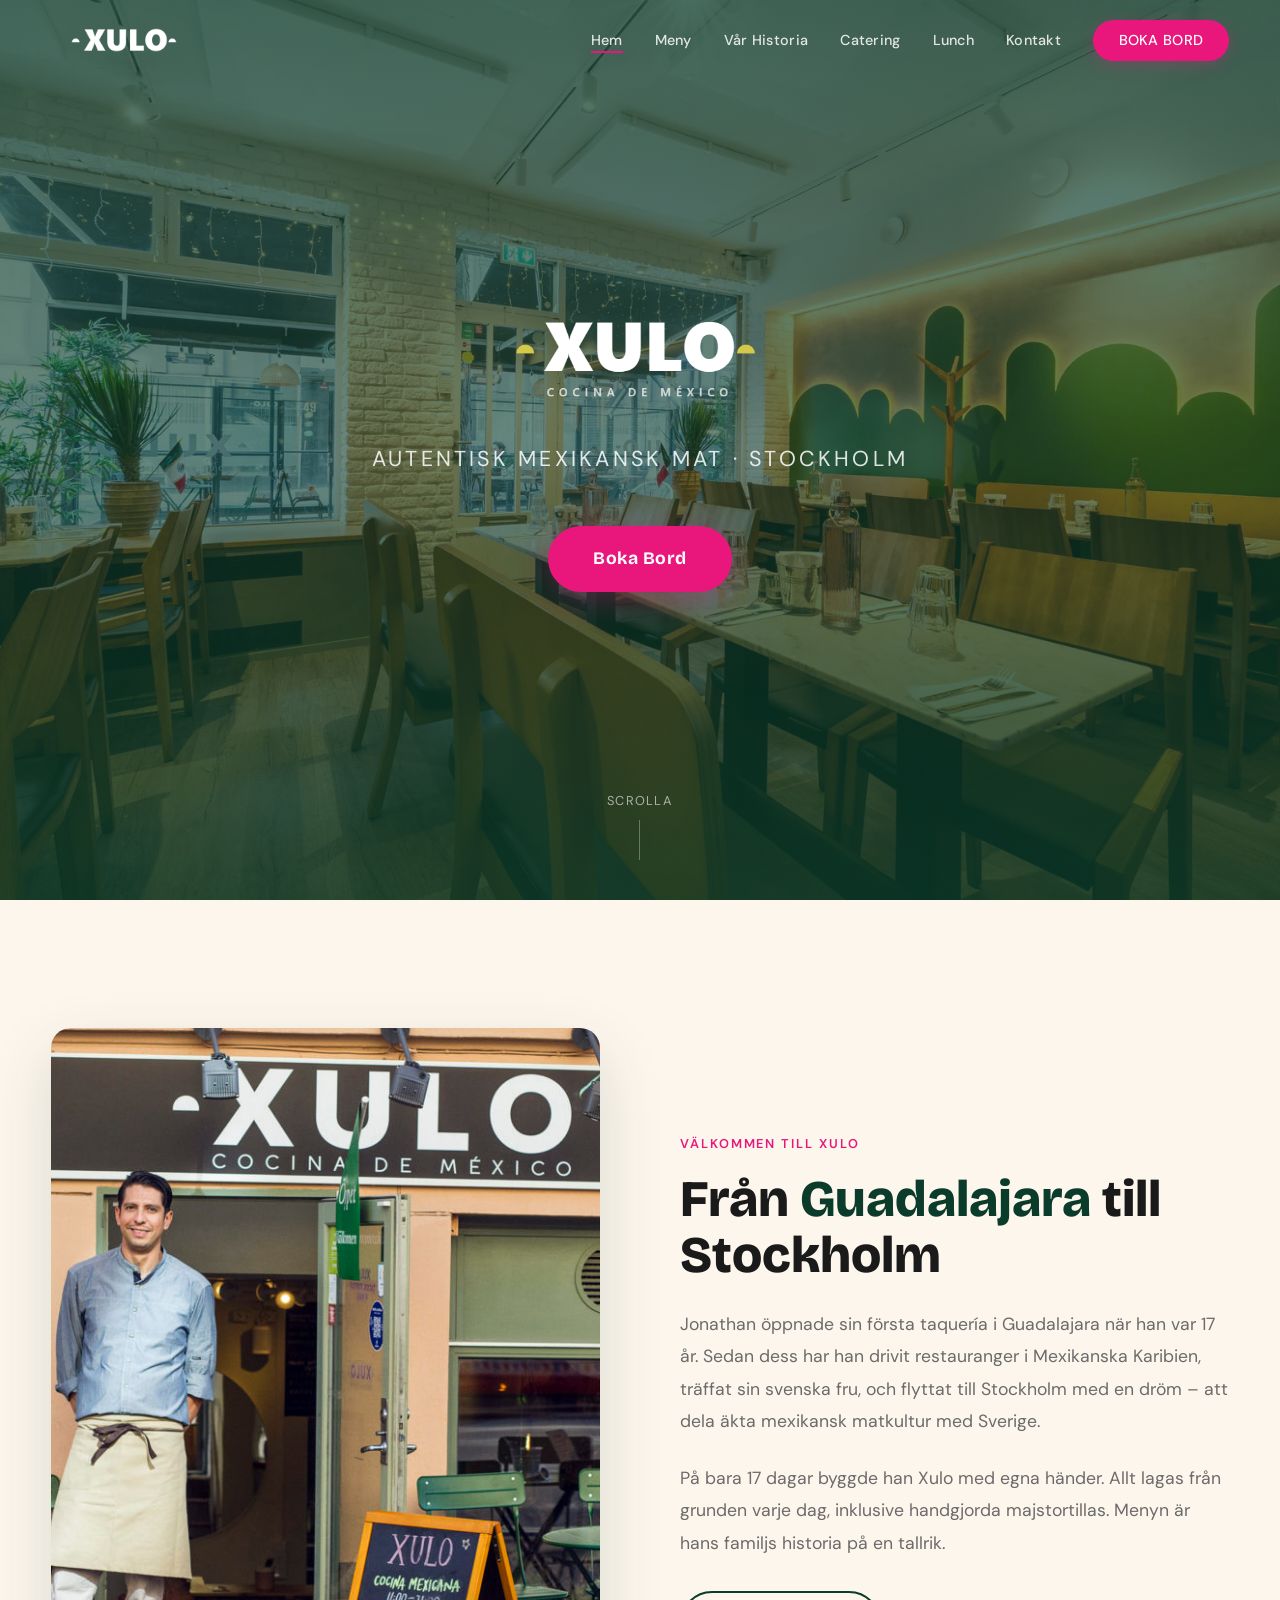
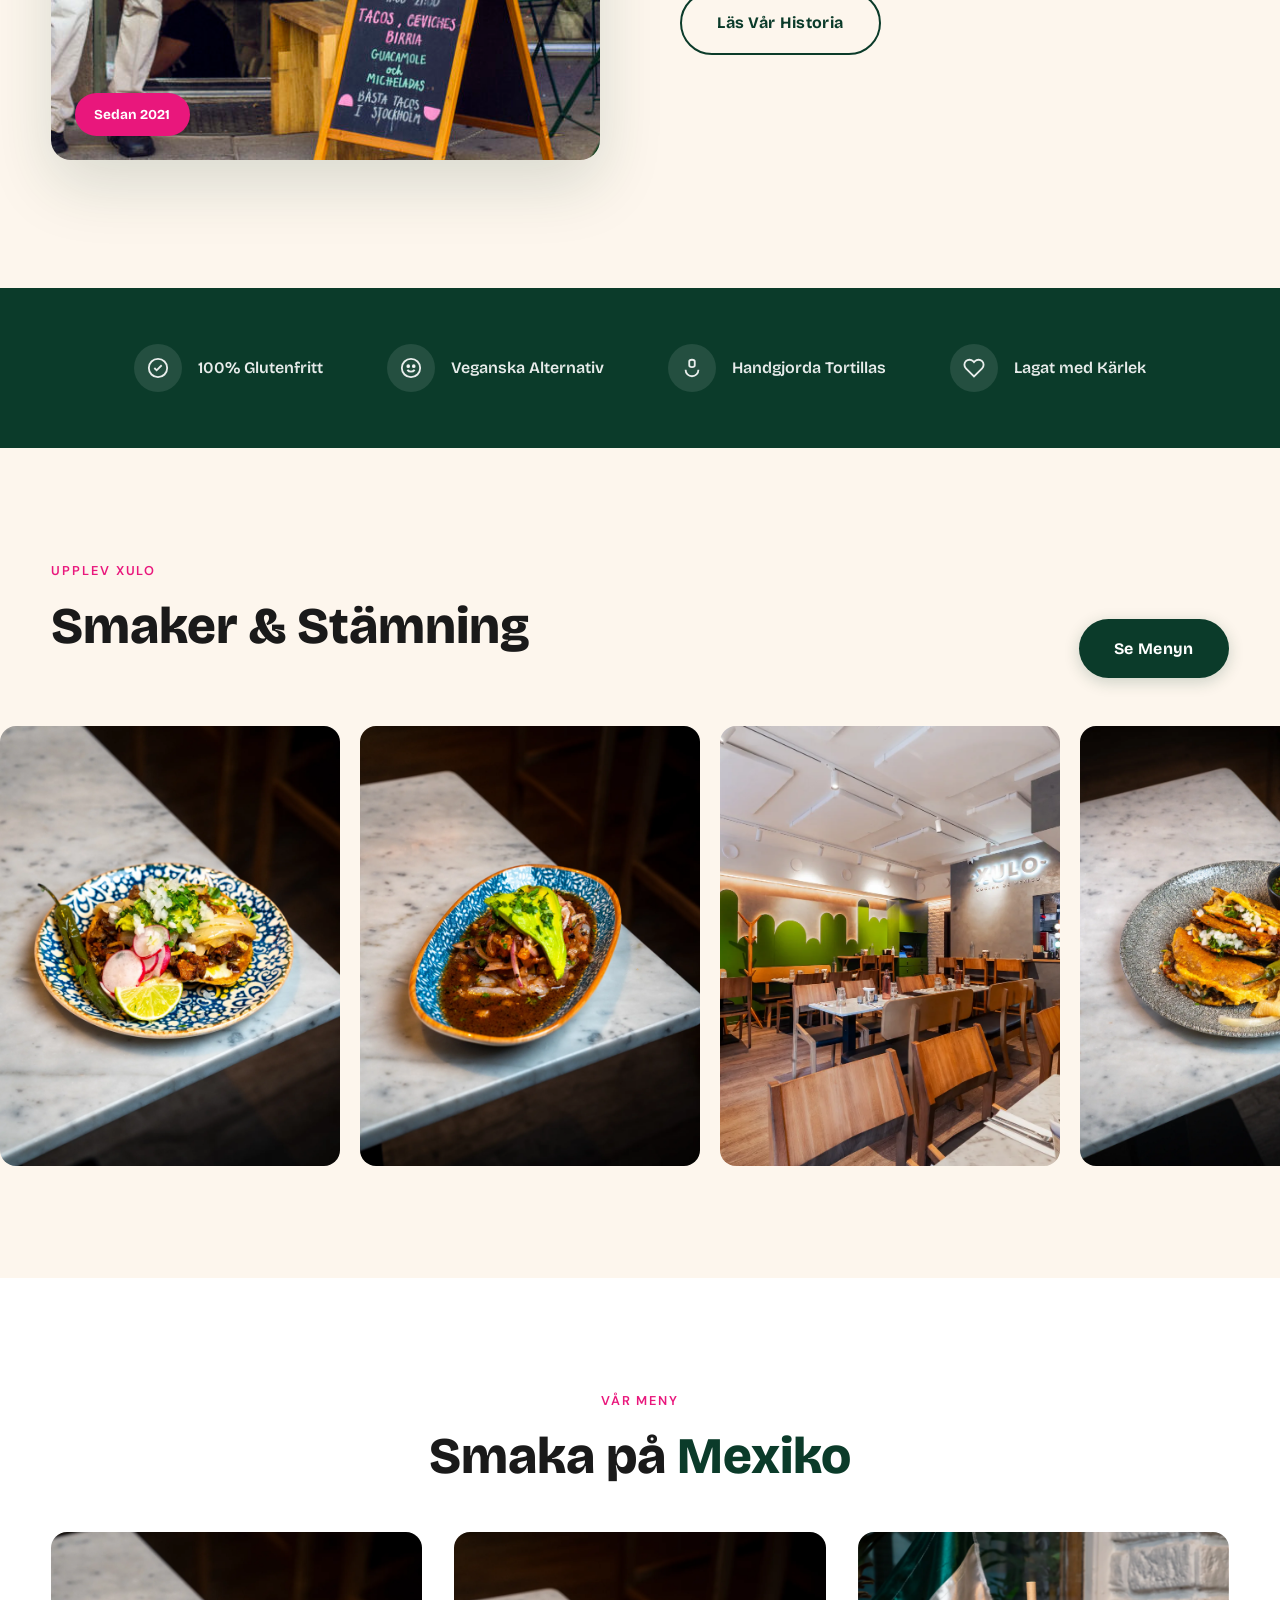
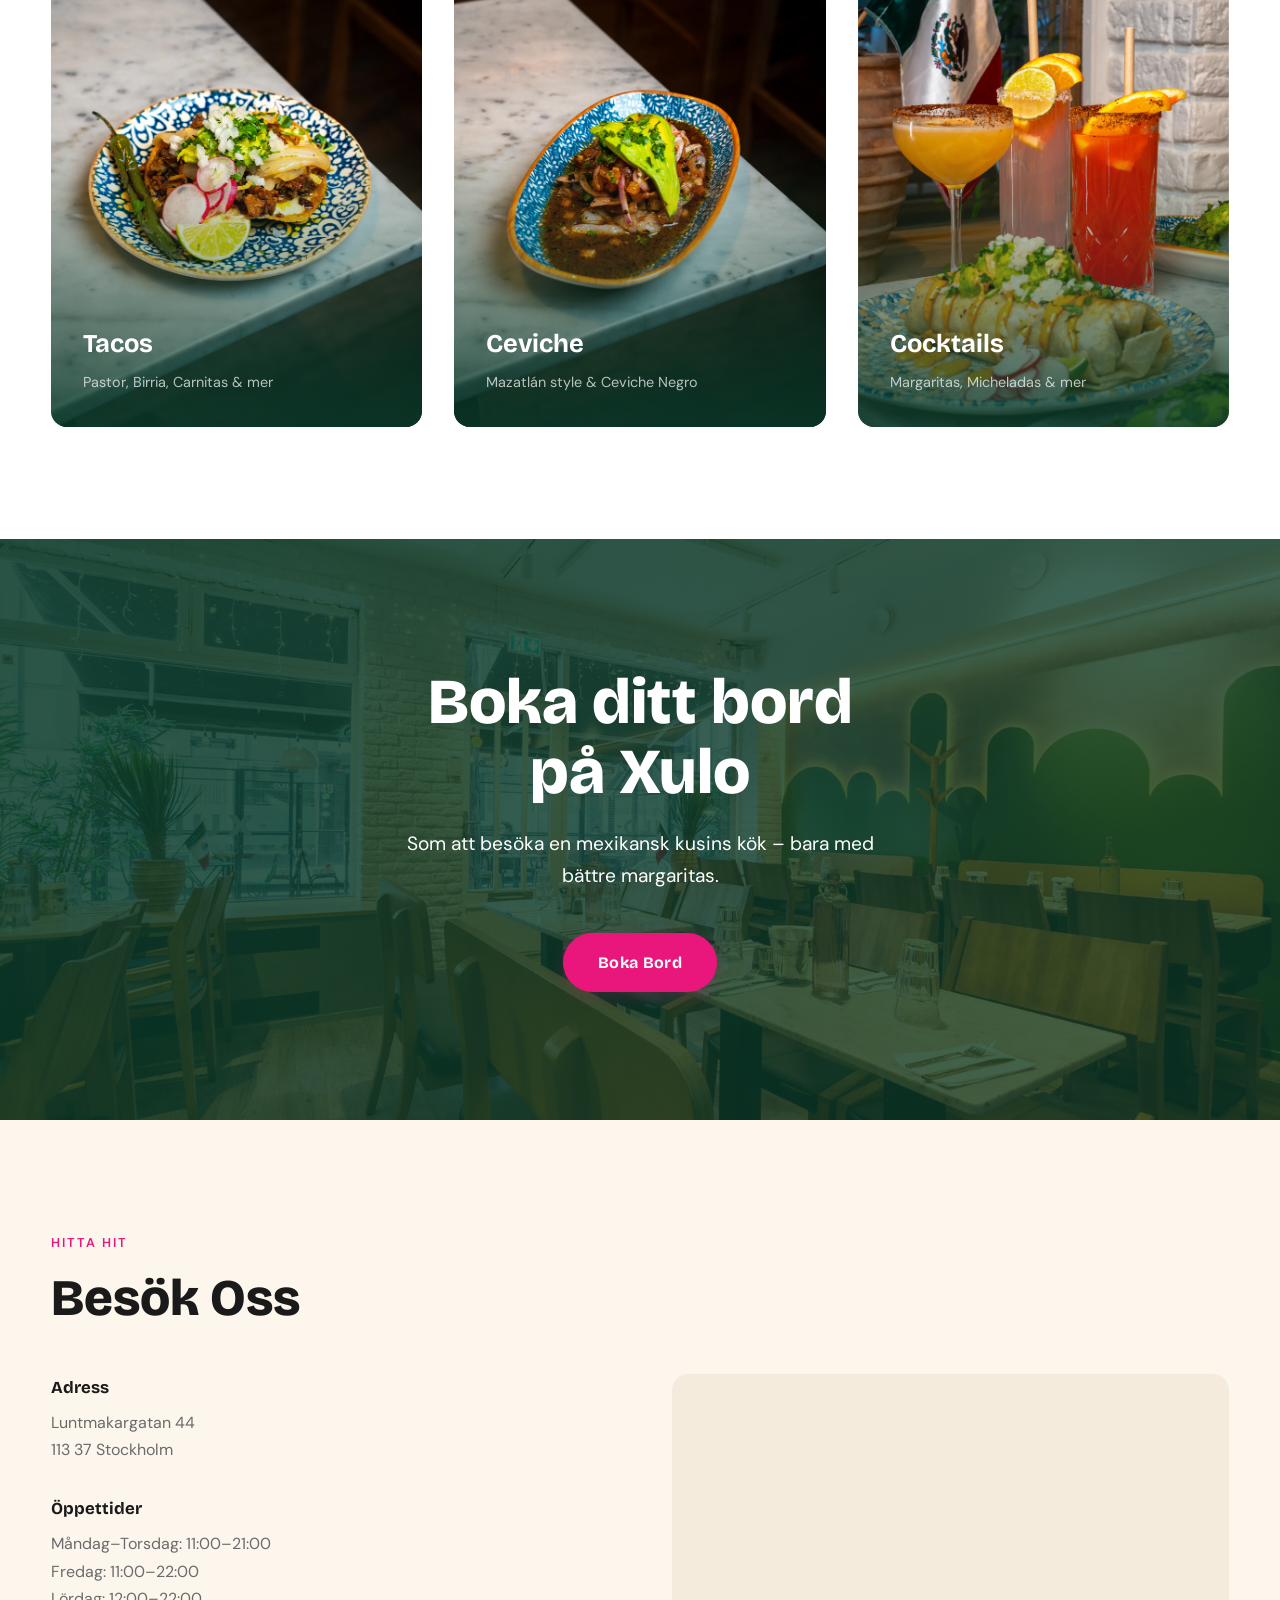
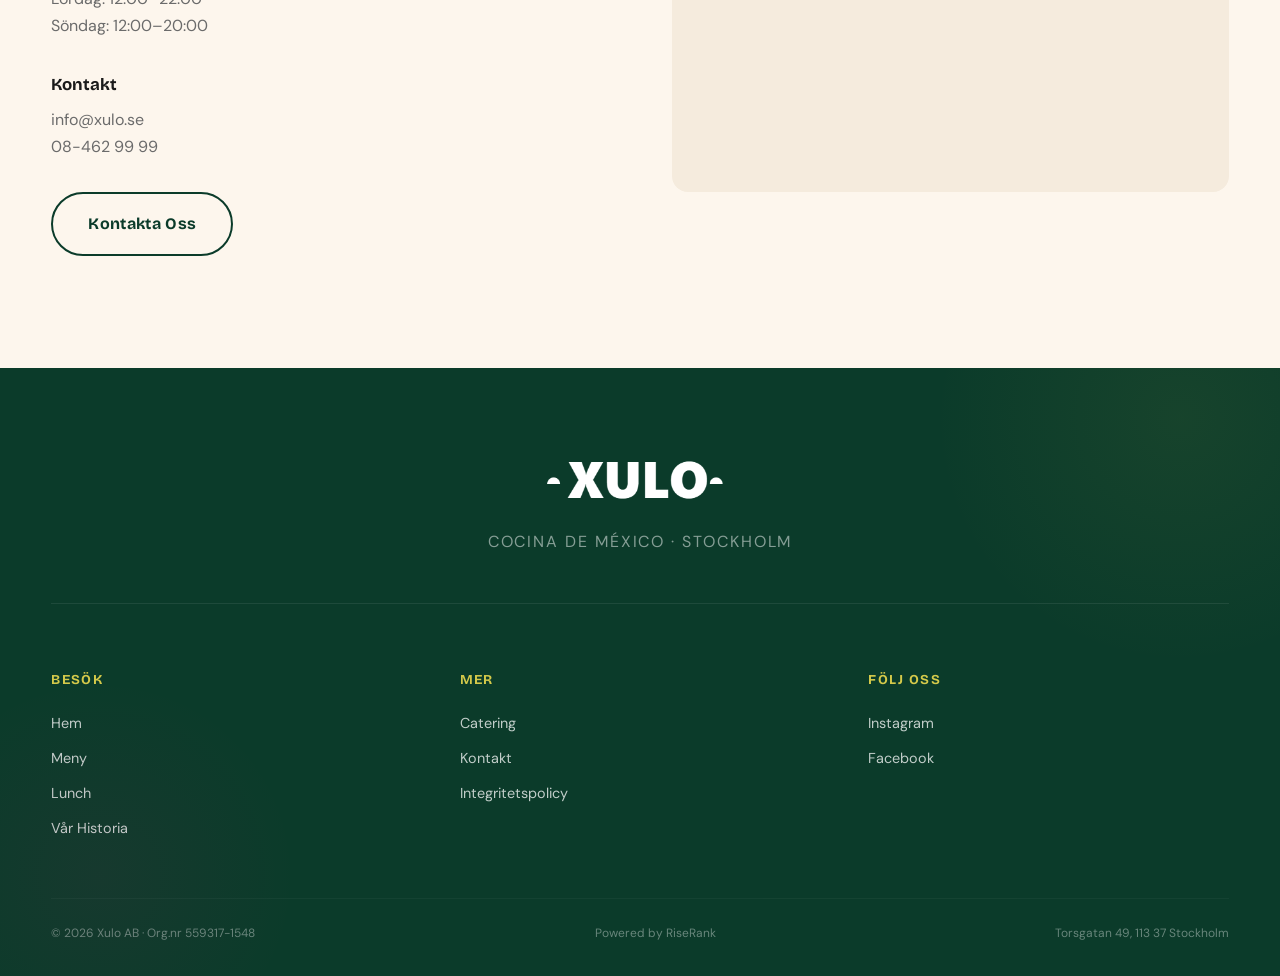
==== hem-standalone.html @ 5100b837 "Initial commit" ====
<!DOCTYPE html>
<html lang="sv">
<head>
  <meta charset="UTF-8">
  <meta name="viewport" content="width=device-width, initial-scale=1.0">
  <title>Xulo – Mexikansk Restaurang & Bar i Stockholm</title>
  <meta name="description" content="Autentisk mexikansk mat i Stockholm. Handgjorda tortillas, ceviche, birria tacos & margaritas. Glutenfritt, veganskt. Luntmakargatan 44.">
  <link rel="stylesheet" href="styles.css">
  <style>
    /* Force all reveal elements visible in standalone */
    .reveal { opacity: 1 !important; transform: none !important; }
    /* Disable parallax in standalone */
    [data-parallax] { transform: none !important; }
  </style>
  <script>
    // Ensure nav scroll behavior works after bundle unpacking
    window.addEventListener('load', function() {
      var nav = document.querySelector('.site-nav');
      if (!nav) return;
      function updateNav() {
        if (window.scrollY < 60) {
          nav.classList.add('nav--top');
          nav.classList.remove('nav--scrolled');
        } else {
          nav.classList.remove('nav--top');
          nav.classList.add('nav--scrolled');
        }
      }
      updateNav();
      window.addEventListener('scroll', updateNav, { passive: true });
    });
  </script>
  <style>
    /* ---- HOME-SPECIFIC ---- */

    /* Story section */
    .story { padding: 8rem 0; }
    .story-grid {
      display: grid;
      grid-template-columns: 1fr 1fr;
      gap: 5rem;
      align-items: center;
    }
    .story-img-wrap {
      position: relative;
      border-radius: 20px;
      overflow: hidden;
      box-shadow: 0 24px 64px rgba(11,59,42,0.15);
    }
    .story-img-wrap img {
      width: 100%; aspect-ratio: 3/4;
      object-fit: cover; object-position: top;
    }
    .story-img-badge {
      position: absolute;
      bottom: 1.5rem; left: 1.5rem;
      background: var(--magenta);
      color: #fff;
      font-family: var(--font-display);
      font-weight: 700;
      font-size: 0.85rem;
      padding: 0.6rem 1.2rem;
      border-radius: 100px;
    }
    .story-text p {
      font-size: 1.1rem;
      color: var(--gray);
      margin-bottom: 1.5rem;
      line-height: 1.85;
    }
    .story-text p:last-of-type { margin-bottom: 2rem; }

    /* Features strip */
    .features {
      background: var(--green);
      padding: 3.5rem 0;
    }
    .features-row {
      display: flex;
      justify-content: center;
      gap: clamp(2rem, 5vw, 5rem);
      flex-wrap: wrap;
    }
    .feature-item {
      display: flex;
      align-items: center;
      gap: 1rem;
      color: rgba(255,255,255,0.9);
    }
    .feature-icon {
      width: 48px; height: 48px;
      border-radius: 50%;
      background: rgba(255,255,255,0.1);
      display: flex;
      align-items: center;
      justify-content: center;
      flex-shrink: 0;
    }
    .feature-icon svg { width: 22px; height: 22px; }
    .feature-text {
      font-family: var(--font-display);
      font-size: 1rem;
      font-weight: 600;
    }

    /* Gallery */
    .gallery { padding: 7rem 0 6rem; }
    .gallery-header {
      display: flex;
      justify-content: space-between;
      align-items: flex-end;
      margin-bottom: 3rem;
      padding: 0 clamp(1.5rem, 4vw, 4rem);
    }

    /* Menu preview */
    .menu-preview { padding: 7rem 0; background: #fff; }
    .menu-grid {
      display: grid;
      grid-template-columns: repeat(3, 1fr);
      gap: 2rem;
      margin-top: 3rem;
    }
    .menu-card {
      position: relative;
      border-radius: 16px;
      overflow: hidden;
      aspect-ratio: 3/4;
      cursor: pointer;
    }
    .menu-card img {
      width: 100%; height: 100%;
      object-fit: cover;
      transition: transform 0.6s var(--ease-out);
    }
    .menu-card:hover img { transform: scale(1.06); }
    .menu-card-overlay {
      position: absolute;
      inset: 0;
      background: linear-gradient(to top, rgba(11,59,42,0.85) 0%, transparent 60%);
      display: flex;
      flex-direction: column;
      justify-content: flex-end;
      padding: 2rem;
    }
    .menu-card-overlay h3 {
      font-family: var(--font-display);
      font-size: 1.6rem;
      font-weight: 700;
      color: #fff;
      margin-bottom: 0.3rem;
    }
    .menu-card-overlay span {
      font-size: 0.9rem;
      color: rgba(255,255,255,0.7);
    }

    /* CTA band */
    .cta-band {
      position: relative;
      padding: 8rem 0;
      text-align: center;
      overflow: hidden;
    }
    .cta-band-bg {
      position: absolute;
      inset: 0;
    }
    .cta-band-bg img {
      width: 100%; height: 100%;
      object-fit: cover;
    }
    .cta-band-bg::after {
      content: '';
      position: absolute;
      inset: 0;
      background: linear-gradient(135deg, rgba(11,59,42,0.88), rgba(11,59,42,0.75));
    }
    .cta-band-content {
      position: relative; z-index: 2;
      color: #fff;
    }
    .cta-band-content h2 {
      font-family: var(--font-display);
      font-size: clamp(2.5rem, 5vw, 4rem);
      font-weight: 800;
      margin-bottom: 1.25rem;
      line-height: 1.1;
    }
    .cta-band-content p {
      font-size: 1.2rem;
      opacity: 0.85;
      margin-bottom: 2.5rem;
      max-width: 500px;
      margin-left: auto;
      margin-right: auto;
    }

    /* Contact preview */
    .contact-preview { padding: 7rem 0; }
    .contact-grid {
      display: grid;
      grid-template-columns: 1fr 1fr;
      gap: 4rem;
      align-items: start;
      margin-top: 3rem;
    }
    .contact-details { display: flex; flex-direction: column; gap: 2rem; }
    .contact-item h4 {
      font-family: var(--font-display);
      font-weight: 700;
      font-size: 1.05rem;
      color: var(--dark);
      margin-bottom: 0.4rem;
    }
    .contact-item p {
      font-size: 1rem;
      color: var(--gray);
      line-height: 1.7;
    }
    .contact-map {
      width: 100%;
      aspect-ratio: 4/3;
      border-radius: 16px;
      overflow: hidden;
      background: var(--cream-dark);
      border: 0;
    }

    @media (max-width: 900px) {
      .story-grid { grid-template-columns: 1fr; gap: 3rem; }
      .story-img-wrap img { aspect-ratio: 3/4; }
      .menu-grid { grid-template-columns: 1fr; max-width: 400px; margin-left: auto; margin-right: auto; }
      .contact-grid { grid-template-columns: 1fr; }
    }
  </style>
</head>
<template id="__bundler_thumbnail" data-bg-color="#0B3B2A">
  <svg viewBox="0 0 1200 800" xmlns="http://www.w3.org/2000/svg">
    <rect width="1200" height="800" fill="#0B3B2A"/>
    <text x="600" y="380" text-anchor="middle" font-family="Georgia, serif" font-size="160" font-weight="bold" fill="#E91E8C" letter-spacing="0.05em">-XULO-</text>
    <text x="600" y="460" text-anchor="middle" font-family="Georgia, serif" font-size="36" fill="#FFF8F0" letter-spacing="0.2em">COCINA DE MÉXICO</text>
  </svg>
</template>
<body>

<!-- Navigation -->
<nav class="site-nav nav--top">
  <div class="nav-inner">
    <a href="hem.html"><img src="img/xulo-logo-dark.png" alt="Xulo" class="nav-logo-img"></a>
    <ul class="nav-links">
      <li><a href="hem.html" class="active">Hem</a></li>
      <li><a href="meny.html">Meny</a></li>
      <li><a href="var-historia.html">Vår Historia</a></li>
      <li><a href="catering.html">Catering</a></li>
      <li><a href="lunch.html">Lunch</a></li>
      <li><a href="kontakt.html">Kontakt</a></li>
      <li><a href="#" class="nav-cta">BOKA BORD</a></li>
    </ul>
    <button class="nav-toggle" aria-label="Meny">
      <span></span><span></span><span></span>
    </button>
  </div>
</nav>

<!-- Mobile Menu -->
<div class="mobile-menu">
  <button class="mobile-close" aria-label="Stäng">&times;</button>
  <a href="hem.html">Hem</a>
  <a href="meny.html">Meny</a>
  <a href="var-historia.html">Vår Historia</a>
  <a href="catering.html">Catering</a>
  <a href="lunch.html">Lunch</a>
  <a href="kontakt.html">Kontakt</a>
  <a href="#" class="btn btn--magenta" style="margin-top:1rem">Boka Bord</a>
</div>

<!-- Hero -->
<section class="hero">
  <div class="hero-bg">
    <img src="img/interior-warm-window.webp" alt="Xulo restaurang interiör">
    <div class="hero-overlay"></div>
  </div>
  <div class="hero-content">
    <img src="img/xulo-hero-logo.png" alt="Xulo – Cocina de México" class="hero-logo">
    <p class="hero-tagline">Autentisk Mexikansk Mat · Stockholm</p>
    <a href="#" class="hero-cta">Boka Bord</a>
  </div>
  <div class="hero-scroll">
    <span>Scrolla</span>
    <div class="hero-scroll-line"></div>
  </div>
</section>

<!-- Story -->
<section class="story">
  <div class="container">
    <div class="story-grid">
      <div class="story-img-wrap reveal">
        <img src="img/jonathan-exterior.jpg" alt="Jonathan, grundare av Xulo" data-parallax="0.04">
        <div class="story-img-badge">Sedan 2021</div>
      </div>
      <div class="story-text">
        <div class="section-label reveal">Välkommen till Xulo</div>
        <h2 class="section-title reveal reveal-delay-1">Från <em>Guadalajara</em> till Stockholm</h2>
        <p class="reveal reveal-delay-2">Jonathan öppnade sin första taquería i Guadalajara när han var 17 år. Sedan dess har han drivit restauranger i Mexikanska Karibien, träffat sin svenska fru, och flyttat till Stockholm med en dröm – att dela äkta mexikansk matkultur med Sverige.</p>
        <p class="reveal reveal-delay-2">På bara 17 dagar byggde han Xulo med egna händer. Allt lagas från grunden varje dag, inklusive handgjorda majstortillas. Menyn är hans familjs historia på en tallrik.</p>
        <a href="var-historia.html" class="btn btn--outline reveal reveal-delay-3">Läs Vår Historia</a>
      </div>
    </div>
  </div>
</section>

<!-- Features Strip -->
<section class="features">
  <div class="container">
    <div class="features-row">
      <div class="feature-item">
        <div class="feature-icon">
          <svg viewBox="0 0 24 24" fill="none" stroke="currentColor" stroke-width="2"><circle cx="12" cy="12" r="10"/><path d="M8 12l2.5 2.5L16 9"/></svg>
        </div>
        <span class="feature-text">100% Glutenfritt</span>
      </div>
      <div class="feature-item">
        <div class="feature-icon">
          <svg viewBox="0 0 24 24" fill="none" stroke="currentColor" stroke-width="2"><path d="M12 2C6.48 2 2 6.48 2 12s4.48 10 10 10 10-4.48 10-10S17.52 2 12 2z"/><path d="M8 14s1.5 2 4 2 4-2 4-2"/><circle cx="9" cy="10" r="1" fill="currentColor"/><circle cx="15" cy="10" r="1" fill="currentColor"/></svg>
        </div>
        <span class="feature-text">Veganska Alternativ</span>
      </div>
      <div class="feature-item">
        <div class="feature-icon">
          <svg viewBox="0 0 24 24" fill="none" stroke="currentColor" stroke-width="2"><path d="M12 3c-1.5 0-3 .5-3 2v4c0 1.5 1.5 2 3 2s3-.5 3-2V5c0-1.5-1.5-2-3-2z"/><path d="M19 14c0 3.87-3.13 7-7 7s-7-3.13-7-7"/></svg>
        </div>
        <span class="feature-text">Handgjorda Tortillas</span>
      </div>
      <div class="feature-item">
        <div class="feature-icon">
          <svg viewBox="0 0 24 24" fill="none" stroke="currentColor" stroke-width="2"><path d="M20.84 4.61a5.5 5.5 0 0 0-7.78 0L12 5.67l-1.06-1.06a5.5 5.5 0 0 0-7.78 7.78l1.06 1.06L12 21.23l7.78-7.78 1.06-1.06a5.5 5.5 0 0 0 0-7.78z"/></svg>
        </div>
        <span class="feature-text">Lagat med Kärlek</span>
      </div>
    </div>
  </div>
</section>

<!-- Gallery -->
<section class="gallery">
  <div class="gallery-header">
    <div>
      <div class="section-label reveal">Upplev Xulo</div>
      <h2 class="section-title reveal reveal-delay-1">Smaker & Stämning</h2>
    </div>
    <a href="meny.html" class="btn btn--green reveal">Se Menyn</a>
  </div>
  <div class="gallery-track">
    <div class="gallery-card"><img src="img/tacos-blue-plate.webp" alt="Tacos"></div>
    <div class="gallery-card"><img src="img/ceviche-blue-bowl.webp" alt="Ceviche"></div>
    <div class="gallery-card"><img src="img/interior-mural-bar.webp" alt="Interiör"></div>
    <div class="gallery-card"><img src="img/birria-quesadillas-moody.webp" alt="Birria Quesadillas"></div>
    <div class="gallery-card"><img src="img/burrito-cocktails-fiesta.webp" alt="Cocktails & Burrito"></div>
    <div class="gallery-card"><img src="img/interior-warm-window.webp" alt="Matsal"></div>
  </div>
</section>

<!-- Menu Preview -->
<section class="menu-preview">
  <div class="container">
    <div style="text-align:center">
      <div class="section-label reveal">Vår Meny</div>
      <h2 class="section-title reveal reveal-delay-1">Smaka på <em>Mexiko</em></h2>
    </div>
    <div class="menu-grid">
      <a href="meny.html" class="menu-card reveal">
        <img src="img/tacos-blue-plate.webp" alt="Tacos">
        <div class="menu-card-overlay">
          <h3>Tacos</h3>
          <span>Pastor, Birria, Carnitas & mer</span>
        </div>
      </a>
      <a href="meny.html" class="menu-card reveal reveal-delay-1">
        <img src="img/ceviche-blue-bowl.webp" alt="Ceviche">
        <div class="menu-card-overlay">
          <h3>Ceviche</h3>
          <span>Mazatlán style & Ceviche Negro</span>
        </div>
      </a>
      <a href="meny.html" class="menu-card reveal reveal-delay-2">
        <img src="img/burrito-cocktails-fiesta.webp" alt="Cocktails">
        <div class="menu-card-overlay">
          <h3>Cocktails</h3>
          <span>Margaritas, Micheladas & mer</span>
        </div>
      </a>
    </div>
  </div>
</section>

<!-- CTA Band -->
<section class="cta-band">
  <div class="cta-band-bg">
    <img src="img/interior-warm-window.webp" alt="">
    <div></div>
  </div>
  <div class="cta-band-content container">
    <h2 class="reveal">Boka ditt bord<br>på Xulo</h2>
    <p class="reveal reveal-delay-1">Som att besöka en mexikansk kusins kök – bara med bättre margaritas.</p>
    <a href="#" class="btn btn--magenta reveal reveal-delay-2">Boka Bord</a>
  </div>
</section>

<!-- Contact Preview -->
<section class="contact-preview">
  <div class="container">
    <div class="section-label reveal">Hitta Hit</div>
    <h2 class="section-title reveal reveal-delay-1">Besök Oss</h2>
    <div class="contact-grid">
      <div class="contact-details reveal reveal-delay-2">
        <div class="contact-item">
          <h4>Adress</h4>
          <p>Luntmakargatan 44<br>113 37 Stockholm</p>
        </div>
        <div class="contact-item">
          <h4>Öppettider</h4>
          <p>Måndag–Torsdag: 11:00–21:00<br>Fredag: 11:00–22:00<br>Lördag: 12:00–22:00<br>Söndag: 12:00–20:00</p>
        </div>
        <div class="contact-item">
          <h4>Kontakt</h4>
          <p>info@xulo.se<br>08-462 99 99</p>
        </div>
        <a href="kontakt.html" class="btn btn--outline" style="align-self:start">Kontakta Oss</a>
      </div>
      <iframe class="contact-map reveal reveal-delay-3" src="https://www.google.com/maps/embed?pb=!1m18!1m12!1m3!1d2034.5!2d18.0585!3d59.3395!2m3!1f0!2f0!3f0!3m2!1i1024!2i768!4f13.1!3m3!1m2!1s0x465f9d5d5e2e6b5d%3A0x0!2sLuntmakargatan%2044%2C%20113%2037%20Stockholm!5e0!3m2!1ssv!2sse!4v1" allowfullscreen loading="lazy"></iframe>
    </div>
  </div>
</section>

<!-- Footer -->
<footer class="site-footer">
  <div class="container">
    <div class="footer-top">
      <img src="img/xulo-logo-dark.png" alt="Xulo" class="footer-brand-logo">
      <div class="footer-tagline">Cocina de México · Stockholm</div>
    </div>
    <div class="footer-grid">
      <div class="footer-col"><h4>Besök</h4><a href="hem.html">Hem</a><a href="meny.html">Meny</a><a href="lunch.html">Lunch</a><a href="var-historia.html">Vår Historia</a></div>
      <div class="footer-col"><h4>Mer</h4><a href="catering.html">Catering</a><a href="kontakt.html">Kontakt</a><a href="#">Integritetspolicy</a></div>
      <div class="footer-col"><h4>Följ Oss</h4><a href="#">Instagram</a><a href="#">Facebook</a></div>
    </div>
    <div class="footer-bottom">
      <span>&copy; <span class="footer-year">2026</span> Xulo AB · Org.nr 559317-1548</span>
      <span>Powered by RiseRank</span>
      <span>Torsgatan 49, 113 37 Stockholm</span>
    </div>
  </div>
</footer>

<script src="shared.js"></script>
</body>
</html>
---- styles.css ----
/* ========================================
   XULO — Cocina de México
   Shared Design System
   ======================================== */

@import url('https://fonts.googleapis.com/css2?family=Bricolage+Grotesque:opsz,wght@12..96,400;12..96,600;12..96,700;12..96,800&family=DM+Sans:ital,opsz,wght@0,9..40,400;0,9..40,500;0,9..40,600;1,9..40,400&display=swap');

:root {
  --green: #0B3B2A;
  --green-light: #14523C;
  --magenta: #E9177C;
  --magenta-dark: #C81068;
  --yellow: #D4C94A;
  --cream: #FDF6ED;
  --cream-dark: #F5EBDD;
  --dark: #1A1A1A;
  --gray: #6B6B6B;
  --gray-light: #A0A0A0;
  --white: #FFFFFF;
  --font-display: 'Bricolage Grotesque', sans-serif;
  --font-body: 'DM Sans', sans-serif;
  --nav-height: 80px;
  --max-width: 1280px;
  --ease-out: cubic-bezier(0.16, 1, 0.3, 1);
}

*, *::before, *::after {
  margin: 0;
  padding: 0;
  box-sizing: border-box;
}

html {
  scroll-behavior: smooth;
  -webkit-font-smoothing: antialiased;
}

body {
  font-family: var(--font-body);
  background: var(--cream);
  color: var(--dark);
  line-height: 1.7;
  overflow-x: hidden;
}

img { display: block; max-width: 100%; }
a { text-decoration: none; color: inherit; }
ul { list-style: none; }

.container {
  max-width: var(--max-width);
  margin: 0 auto;
  padding: 0 clamp(1.5rem, 4vw, 4rem);
}

/* ---- NAVIGATION ---- */
.site-nav {
  position: fixed;
  top: 0; left: 0; right: 0;
  height: var(--nav-height);
  z-index: 1000;
  transition: background 0.4s, box-shadow 0.4s;
}

.site-nav.nav--top {
  background: transparent;
}

.site-nav.nav--scrolled {
  background: rgba(253, 246, 237, 0.97);
  backdrop-filter: blur(16px);
  box-shadow: 0 1px 0 rgba(0,0,0,0.06);
}

.nav-inner {
  max-width: var(--max-width);
  margin: 0 auto;
  padding: 0 clamp(1.5rem, 4vw, 4rem);
  height: 100%;
  display: flex;
  align-items: center;
  justify-content: space-between;
}

.nav-logo-img {
  height: 38px;
  width: auto;
  transition: filter 0.4s;
}

.nav--top .nav-logo-img {
  filter: brightness(0) invert(1);
}

.nav-links {
  display: flex;
  gap: 2rem;
  align-items: center;
}

.nav-links a {
  font-family: var(--font-body);
  font-size: 0.9rem;
  font-weight: 500;
  letter-spacing: 0.02em;
  transition: color 0.25s;
  position: relative;
}

.nav--top .nav-links a { color: rgba(255,255,255,0.85); }
.nav--top .nav-links a:hover { color: #fff; }
.nav--scrolled .nav-links a { color: var(--dark); }
.nav--scrolled .nav-links a:hover { color: var(--magenta); }

.nav-links a::after {
  content: '';
  position: absolute;
  bottom: -4px; left: 0;
  width: 0; height: 2px;
  background: var(--magenta);
  transition: width 0.3s var(--ease-out);
}

.nav-links a:hover::after,
.nav-links a.active::after {
  width: 100%;
}

.nav-cta {
  background: var(--magenta);
  color: #fff !important;
  padding: 0.7rem 1.6rem;
  border-radius: 100px;
  font-weight: 600;
  font-size: 0.85rem;
  letter-spacing: 0.04em;
  transition: all 0.3s var(--ease-out);
  box-shadow: 0 4px 16px rgba(233,23,124,0.25);
}

.nav-cta:hover {
  background: var(--magenta-dark);
  transform: translateY(-2px);
  box-shadow: 0 6px 24px rgba(233,23,124,0.35);
}

.nav-cta::after { display: none !important; }

/* Mobile nav toggle */
.nav-toggle {
  display: none;
  flex-direction: column;
  gap: 5px;
  cursor: pointer;
  background: none;
  border: none;
  padding: 4px;
}

.nav-toggle span {
  display: block;
  width: 24px; height: 2px;
  background: var(--dark);
  transition: all 0.3s;
}

.nav--top .nav-toggle span {
  background: #fff;
}

/* Mobile overlay */
.mobile-menu {
  display: none;
  position: fixed;
  top: 0; left: 0; right: 0; bottom: 0;
  background: var(--green);
  z-index: 999;
  flex-direction: column;
  align-items: center;
  justify-content: center;
  gap: 2rem;
  opacity: 0;
  transition: opacity 0.35s;
}

.mobile-menu.open {
  display: flex;
  opacity: 1;
}

.mobile-menu a {
  color: #fff;
  font-family: var(--font-display);
  font-size: 2rem;
  font-weight: 700;
}

.mobile-close {
  position: absolute;
  top: 1.5rem; right: 1.5rem;
  background: none; border: none;
  color: #fff; font-size: 2rem;
  cursor: pointer;
}

@media (max-width: 900px) {
  .nav-links { display: none; }
  .nav-toggle { display: flex; }
}

/* ---- HERO (full-bleed with subdued image) ---- */
.hero {
  position: relative;
  min-height: 100vh;
  display: flex;
  align-items: center;
  justify-content: center;
  overflow: hidden;
}

.hero-bg {
  position: absolute;
  inset: 0;
  z-index: 0;
}

.hero-bg img {
  width: 100%; height: 100%;
  object-fit: cover;
}

.hero-overlay {
  position: absolute;
  inset: 0;
  background: linear-gradient(
    180deg,
    rgba(11,59,42,0.75) 0%,
    rgba(11,59,42,0.6) 50%,
    rgba(11,59,42,0.85) 100%
  );
}

.hero-content {
  position: relative;
  z-index: 2;
  text-align: center;
  color: #fff;
  padding: 0 2rem;
}

.hero-logo {
  width: clamp(200px, 30vw, 380px);
  margin: 0 auto 2rem;
}

.hero-tagline {
  font-family: var(--font-body);
  font-size: clamp(1rem, 2vw, 1.35rem);
  font-weight: 400;
  letter-spacing: 0.15em;
  text-transform: uppercase;
  opacity: 0.85;
  margin-bottom: 3rem;
}

.hero-cta {
  display: inline-flex;
  align-items: center;
  gap: 0.75rem;
  background: var(--magenta);
  color: #fff;
  padding: 1.15rem 2.8rem;
  border-radius: 100px;
  font-family: var(--font-display);
  font-size: 1.1rem;
  font-weight: 700;
  letter-spacing: 0.03em;
  transition: all 0.35s var(--ease-out);
  box-shadow: 0 8px 32px rgba(233,23,124,0.3);
}

.hero-cta:hover {
  background: var(--magenta-dark);
  transform: translateY(-3px) scale(1.02);
  box-shadow: 0 12px 40px rgba(233,23,124,0.4);
}

.hero-scroll {
  position: absolute;
  bottom: 2.5rem;
  left: 50%;
  transform: translateX(-50%);
  z-index: 2;
  color: rgba(255,255,255,0.6);
  font-size: 0.8rem;
  letter-spacing: 0.1em;
  text-transform: uppercase;
  display: flex;
  flex-direction: column;
  align-items: center;
  gap: 0.5rem;
}

.hero-scroll-line {
  width: 1px; height: 40px;
  background: rgba(255,255,255,0.3);
  position: relative;
  overflow: hidden;
}

.hero-scroll-line::after {
  content: '';
  position: absolute;
  top: -100%; left: 0;
  width: 100%; height: 100%;
  background: var(--yellow);
  animation: scrollLine 2s ease-in-out infinite;
}

@keyframes scrollLine {
  0% { top: -100%; }
  50% { top: 100%; }
  100% { top: 100%; }
}

/* ---- PAGE HERO (subpages) ---- */
.page-hero {
  position: relative;
  padding: calc(var(--nav-height) + 4rem) 0 4rem;
  background: var(--green);
  color: #fff;
  text-align: center;
  overflow: hidden;
}

.page-hero::after {
  content: '';
  position: absolute;
  bottom: 0; left: 0; right: 0;
  height: 120px;
  background: linear-gradient(to top, var(--cream), transparent);
}

.page-hero h1 {
  font-family: var(--font-display);
  font-size: clamp(3rem, 6vw, 5rem);
  font-weight: 800;
  line-height: 1.05;
  margin-bottom: 1rem;
}

.page-hero p {
  font-size: 1.2rem;
  opacity: 0.8;
  max-width: 600px;
  margin: 0 auto;
}

/* ---- SECTION TITLES ---- */
.section-label {
  font-family: var(--font-body);
  font-size: 0.8rem;
  font-weight: 600;
  letter-spacing: 0.15em;
  text-transform: uppercase;
  color: var(--magenta);
  margin-bottom: 1rem;
}

.section-title {
  font-family: var(--font-display);
  font-size: clamp(2.2rem, 4vw, 3.5rem);
  font-weight: 800;
  line-height: 1.1;
  color: var(--dark);
  margin-bottom: 1.5rem;
}

.section-title em {
  font-style: normal;
  color: var(--green);
}

/* ---- BUTTONS ---- */
.btn {
  display: inline-flex;
  align-items: center;
  gap: 0.5rem;
  padding: 1rem 2.2rem;
  border-radius: 100px;
  font-family: var(--font-display);
  font-size: 1rem;
  font-weight: 700;
  letter-spacing: 0.02em;
  transition: all 0.3s var(--ease-out);
  cursor: pointer;
  border: none;
}

.btn--magenta {
  background: var(--magenta);
  color: #fff;
  box-shadow: 0 4px 16px rgba(233,23,124,0.2);
}

.btn--magenta:hover {
  background: var(--magenta-dark);
  transform: translateY(-2px);
  box-shadow: 0 8px 28px rgba(233,23,124,0.3);
}

.btn--green {
  background: var(--green);
  color: #fff;
  box-shadow: 0 4px 16px rgba(11,59,42,0.2);
}

.btn--green:hover {
  background: var(--green-light);
  transform: translateY(-2px);
}

.btn--outline {
  background: transparent;
  color: var(--green);
  border: 2px solid var(--green);
}

.btn--outline:hover {
  background: var(--green);
  color: #fff;
}

/* ---- FOOTER ---- */
.site-footer {
  background: var(--green);
  color: rgba(255,255,255,0.75);
  padding: 5rem 0 2rem;
  position: relative;
  overflow: hidden;
}

.site-footer::before {
  content: '';
  position: absolute;
  top: -200px; right: -150px;
  width: 500px; height: 500px;
  background: radial-gradient(circle, rgba(212,201,74,0.06), transparent 70%);
  border-radius: 50%;
  pointer-events: none;
}

.site-footer::after {
  content: '';
  position: absolute;
  bottom: -100px; left: -100px;
  width: 400px; height: 400px;
  background: radial-gradient(circle, rgba(233,23,124,0.05), transparent 70%);
  border-radius: 50%;
  pointer-events: none;
}

.footer-top {
  text-align: center;
  margin-bottom: 4rem;
  padding-bottom: 3rem;
  border-bottom: 1px solid rgba(255,255,255,0.08);
  position: relative;
}

.footer-brand-logo {
  height: 64px;
  filter: brightness(0) invert(1);
  margin: 0 auto 1rem;
}

.footer-logo-text {
  font-family: var(--font-display);
  font-size: clamp(4rem, 8vw, 6rem);
  font-weight: 800;
  color: #fff;
  letter-spacing: 0.08em;
  line-height: 1;
  margin-bottom: 0.75rem;
}

.footer-tagline {
  font-family: var(--font-body);
  font-size: 1rem;
  color: rgba(255,255,255,0.5);
  letter-spacing: 0.12em;
  text-transform: uppercase;
}

.footer-grid {
  display: grid;
  grid-template-columns: 1fr 1fr 1fr;
  gap: 3rem;
  margin-bottom: 3rem;
  position: relative;
}

.footer-col h4 {
  color: var(--yellow);
  font-family: var(--font-display);
  font-weight: 700;
  font-size: 0.85rem;
  margin-bottom: 1.25rem;
  letter-spacing: 0.1em;
  text-transform: uppercase;
}

.footer-col a {
  display: block;
  font-size: 0.9rem;
  margin-bottom: 0.65rem;
  transition: color 0.2s;
}

.footer-col a:hover {
  color: #fff;
}

.footer-bottom {
  border-top: 1px solid rgba(255,255,255,0.08);
  padding-top: 1.5rem;
  display: flex;
  justify-content: space-between;
  align-items: center;
  font-size: 0.75rem;
  opacity: 0.5;
}

@media (max-width: 768px) {
  .footer-grid {
    grid-template-columns: 1fr 1fr;
    gap: 2rem;
  }
  .footer-bottom {
    flex-direction: column;
    gap: 0.5rem;
    text-align: center;
  }
}

@media (max-width: 480px) {
  .footer-grid {
    grid-template-columns: 1fr;
  }
}

/* ---- SCROLL REVEAL ---- */
.reveal {
  opacity: 0;
  transform: translateY(40px);
  transition: opacity 0.8s var(--ease-out), transform 0.8s var(--ease-out);
}

.reveal.visible {
  opacity: 1;
  transform: translateY(0);
}

.reveal-delay-1 { transition-delay: 0.1s; }
.reveal-delay-2 { transition-delay: 0.2s; }
.reveal-delay-3 { transition-delay: 0.3s; }

/* ---- COMMON PARALLAX ---- */
.parallax-img {
  will-change: transform;
}

/* ---- GREEN BAND ---- */
.green-band {
  background: var(--green);
  color: #fff;
  padding: 6rem 0;
}

.green-band .section-label { color: var(--yellow); }
.green-band .section-title { color: #fff; }

/* ---- QUOTE ---- */
.pullquote {
  position: relative;
  padding: 3rem 0;
}

.pullquote blockquote {
  font-family: var(--font-display);
  font-size: clamp(1.5rem, 3vw, 2.2rem);
  font-weight: 600;
  line-height: 1.4;
  color: var(--green);
}

.pullquote cite {
  display: block;
  margin-top: 1.25rem;
  font-family: var(--font-body);
  font-style: normal;
  font-size: 0.95rem;
  color: var(--gray);
}

/* ---- GALLERY SCROLL ---- */
.gallery-track {
  display: flex;
  gap: 1.25rem;
  overflow-x: auto;
  scroll-snap-type: x mandatory;
  -webkit-overflow-scrolling: touch;
  padding: 0 clamp(1.5rem, 4vw, 4rem) 1rem;
  scrollbar-width: none;
}

.gallery-track::-webkit-scrollbar { display: none; }

.gallery-card {
  flex-shrink: 0;
  width: 340px;
  height: 440px;
  border-radius: 16px;
  overflow: hidden;
  scroll-snap-align: start;
  position: relative;
}

.gallery-card img {
  width: 100%; height: 100%;
  object-fit: cover;
  transition: transform 0.6s var(--ease-out);
}

.gallery-card:hover img {
  transform: scale(1.05);
}
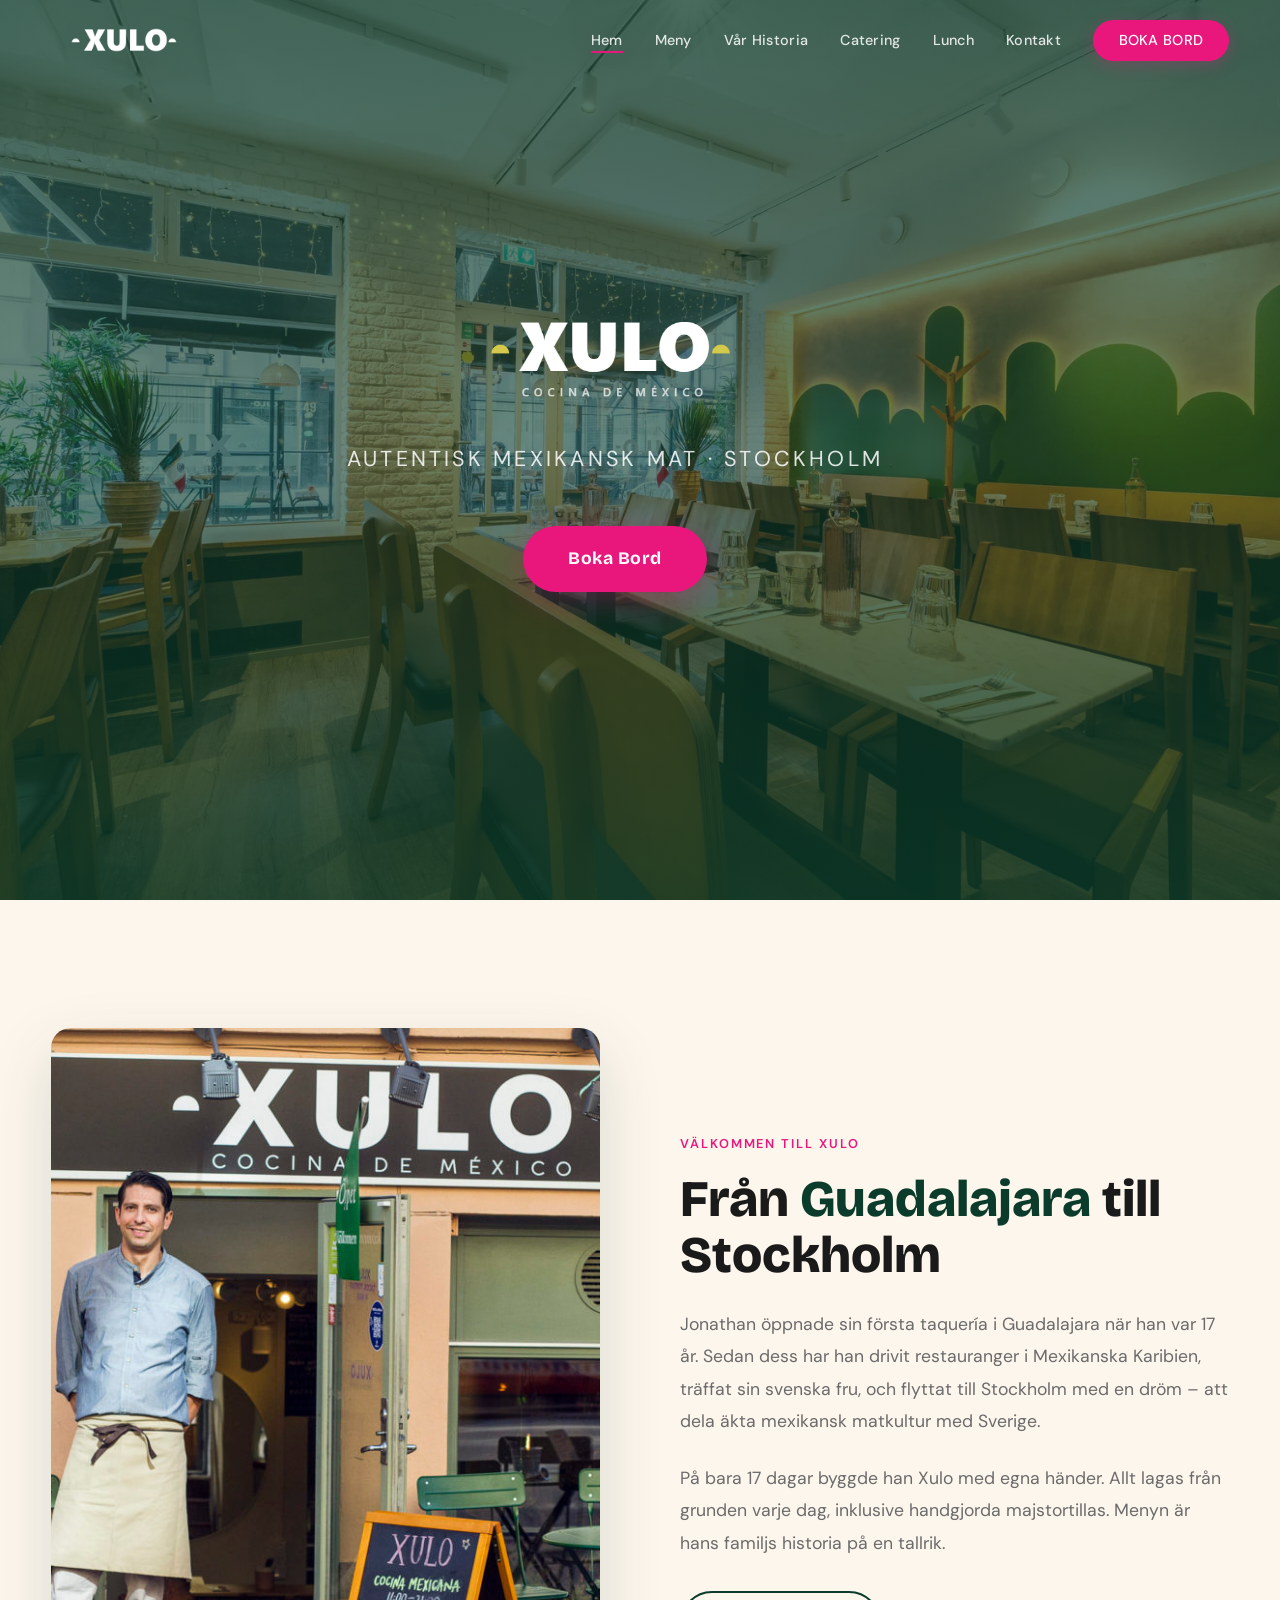
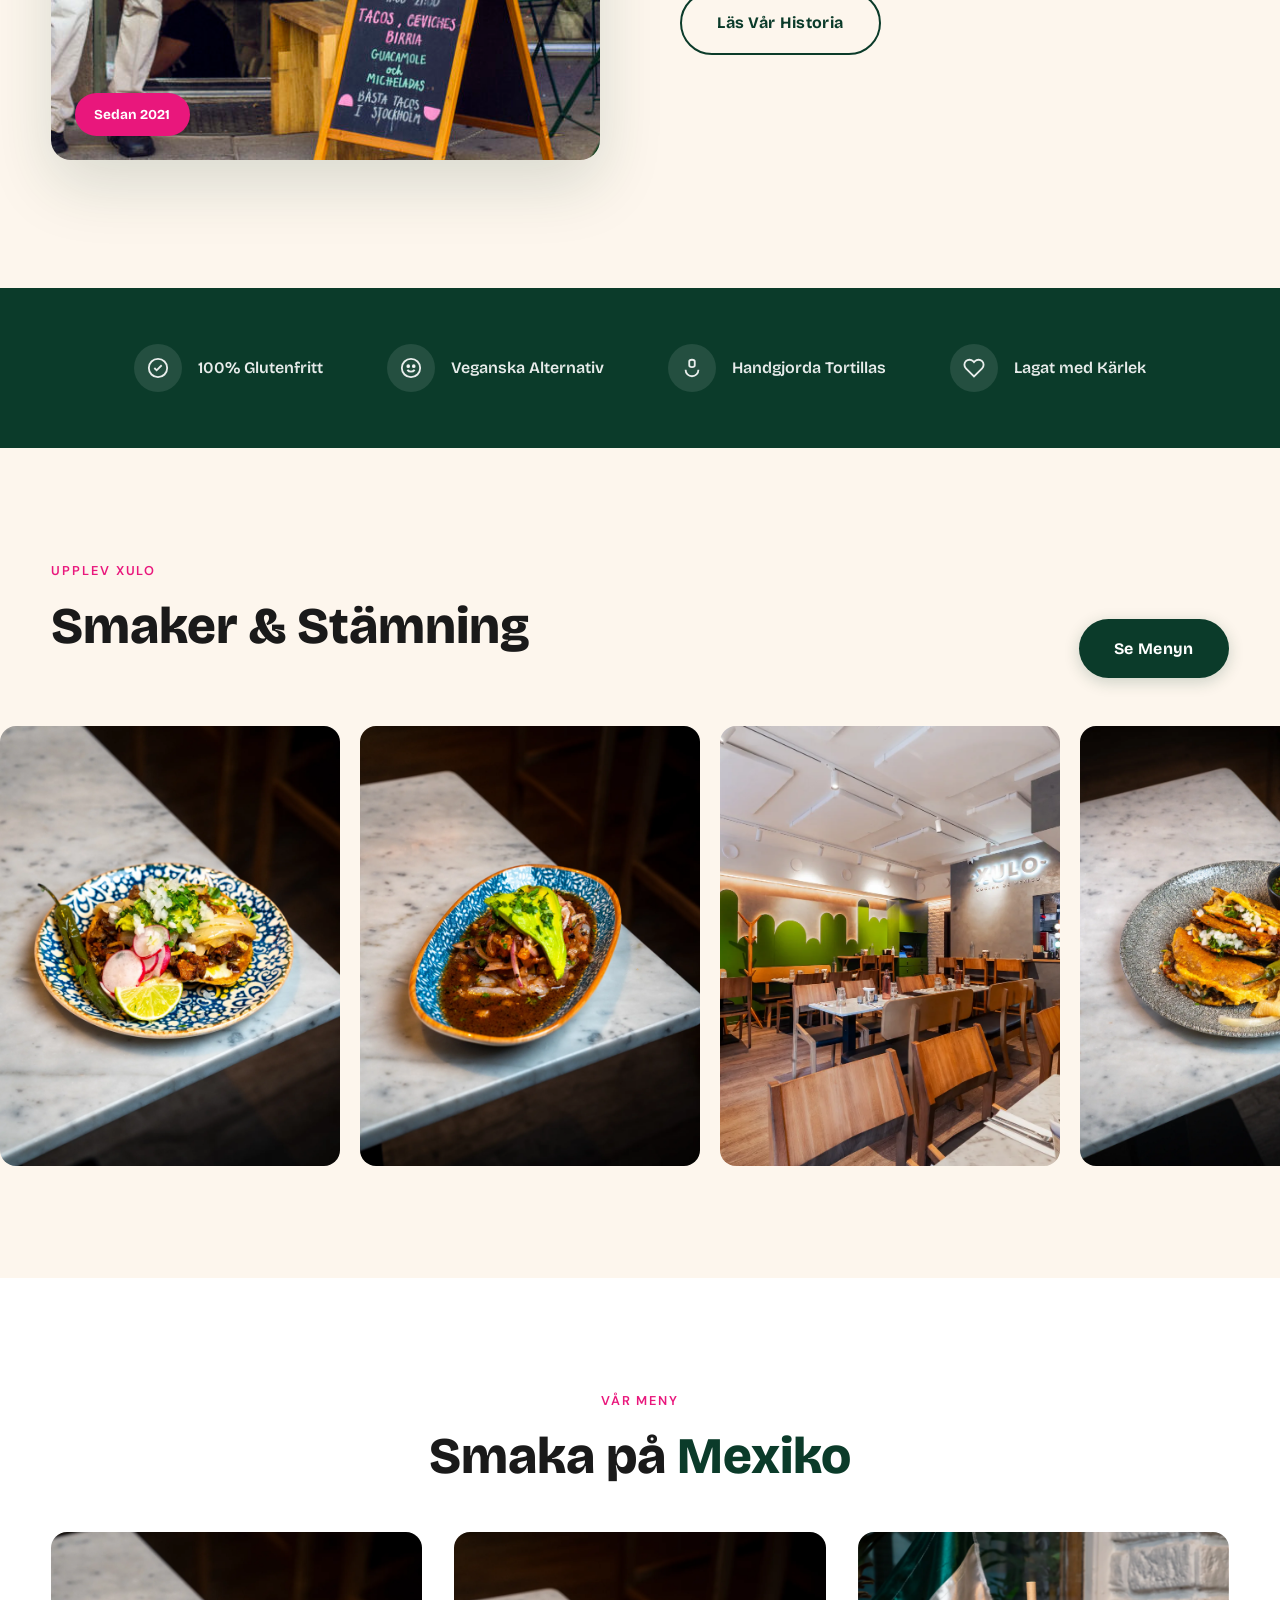
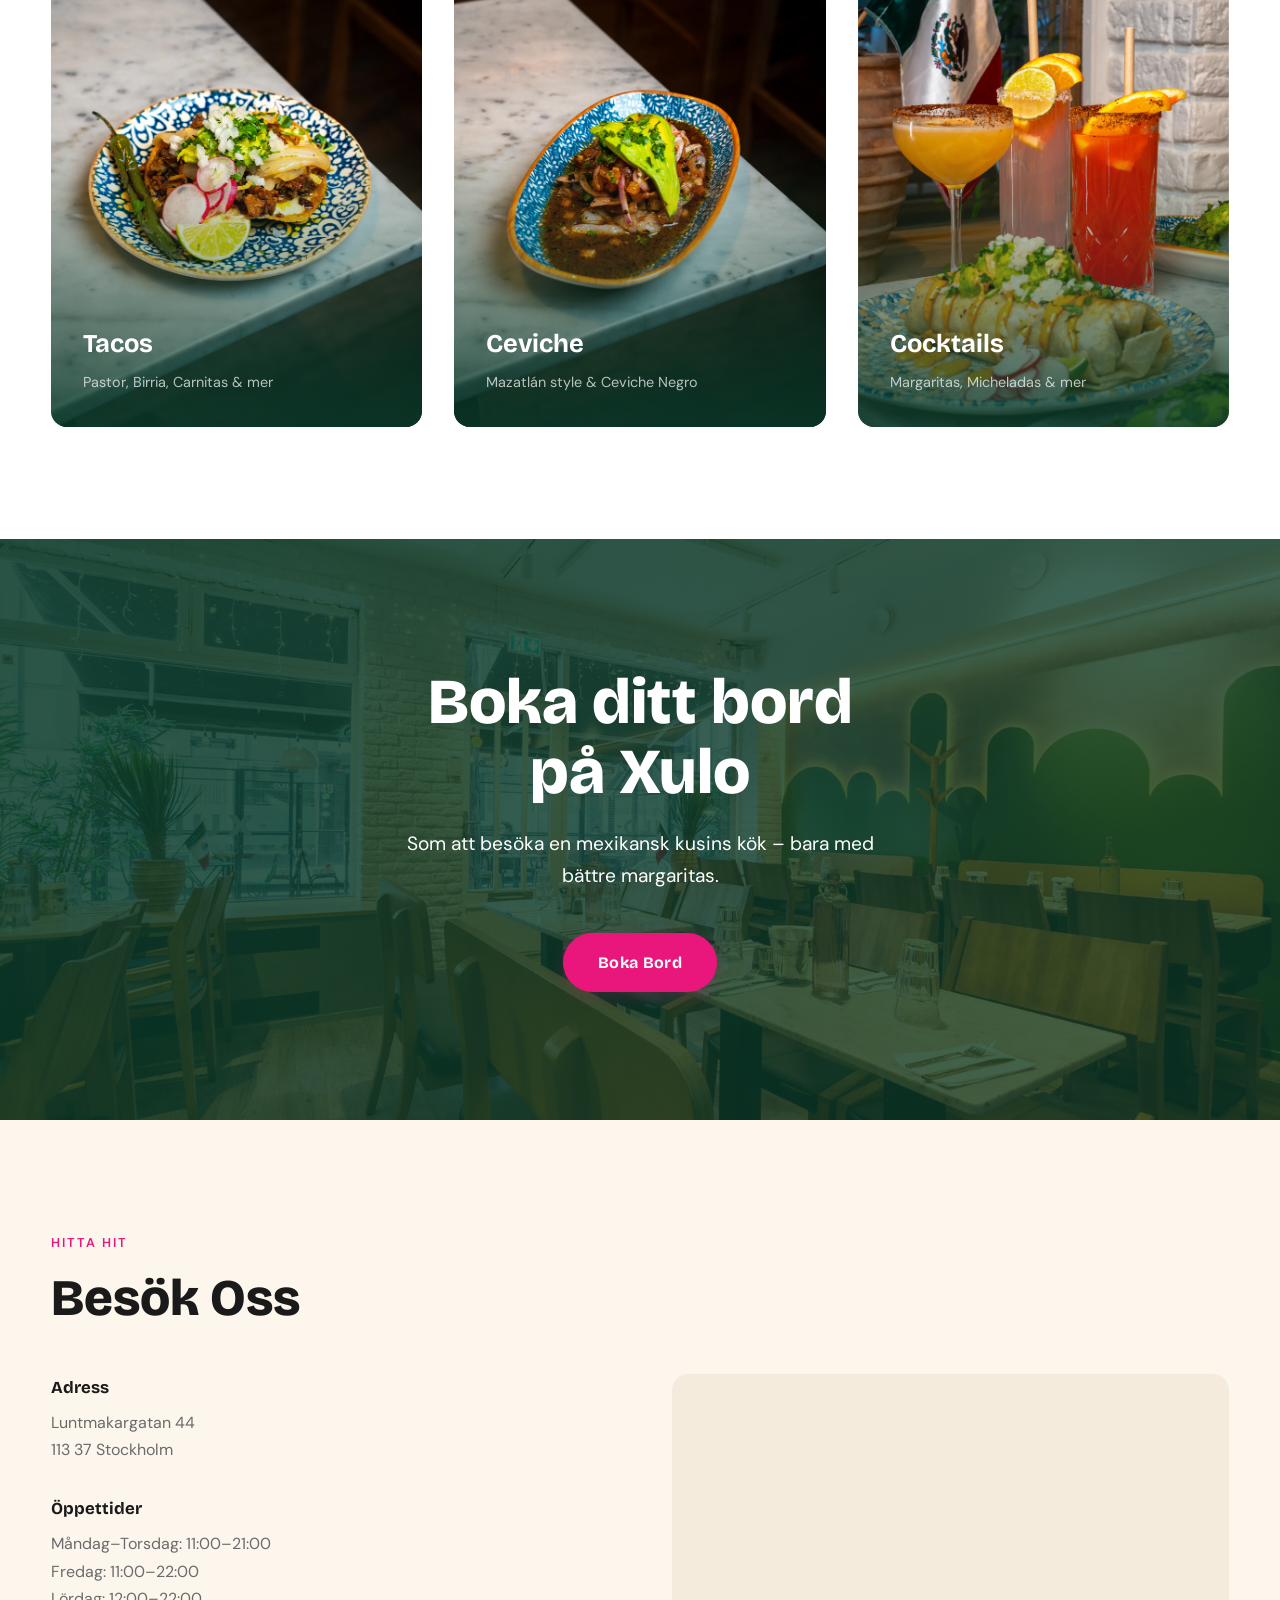
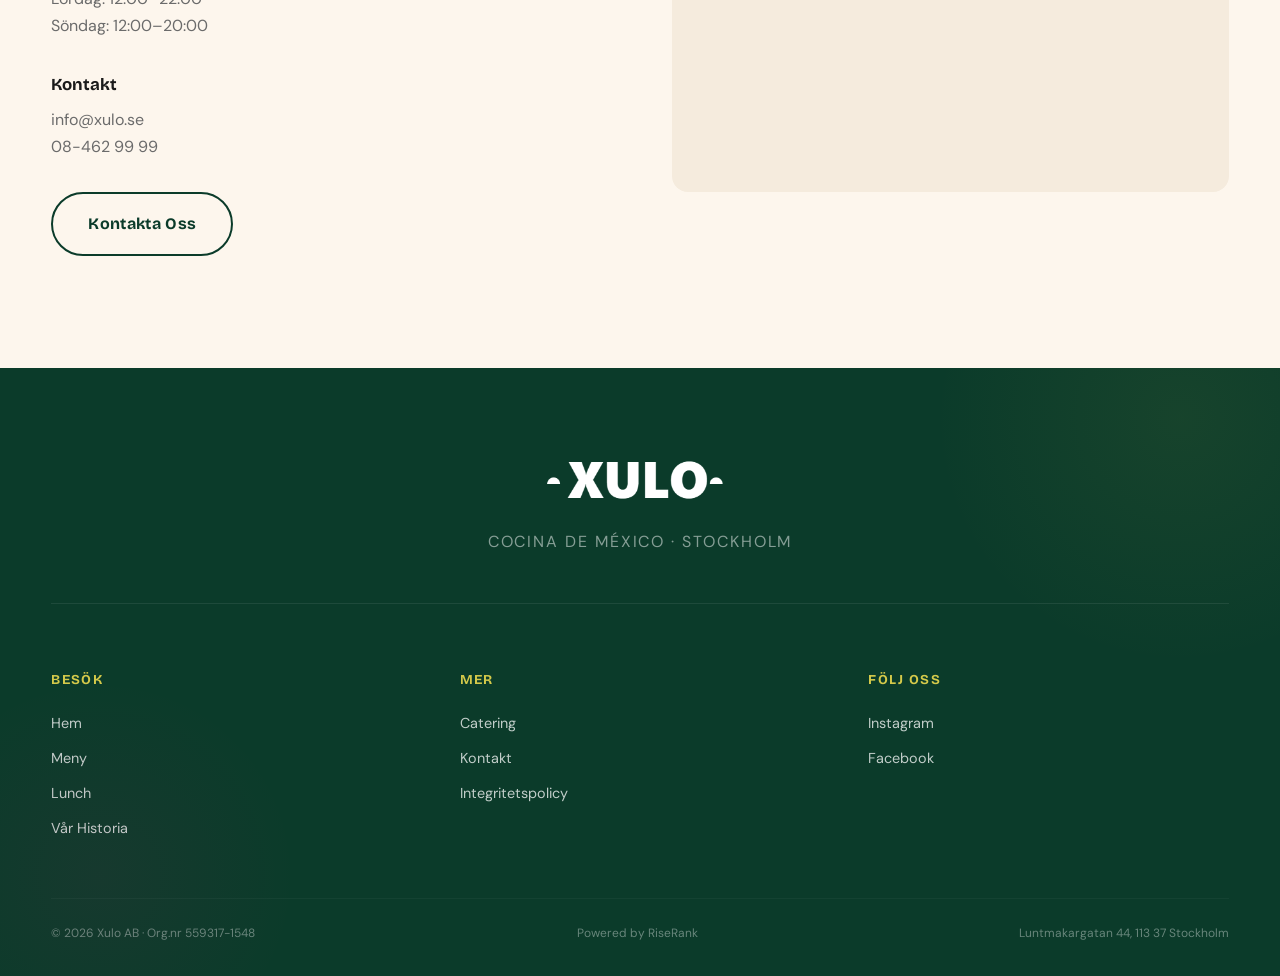
==== commit 19268f4b: "Fix address: Luntmakargatan 44 in all footers" ====
--- a/hem-standalone.html
+++ b/hem-standalone.html
@@ -449,7 +449,7 @@
     <div class="footer-bottom">
       <span>&copy; <span class="footer-year">2026</span> Xulo AB · Org.nr 559317-1548</span>
       <span>Powered by RiseRank</span>
-      <span>Torsgatan 49, 113 37 Stockholm</span>
+      <span>Luntmakargatan 44, 113 37 Stockholm</span>
     </div>
   </div>
 </footer>
--- a/styles.css
+++ b/styles.css
@@ -285,42 +285,57 @@
   box-shadow: 0 12px 40px rgba(233,23,124,0.4);
 }
 
-.hero-scroll {
-  position: absolute;
-  bottom: 2.5rem;
+.hero-slide {
+  position: absolute;
+  inset: 0;
+  width: 100%; height: 100%;
+  object-fit: cover;
+  opacity: 0;
+  transition: opacity 600ms ease;
+}
+.hero-slide.is-active { opacity: 1; }
+
+.hero-picker {
+  position: absolute;
+  bottom: 1.75rem;
   left: 50%;
   transform: translateX(-50%);
-  z-index: 2;
-  color: rgba(255,255,255,0.6);
-  font-size: 0.8rem;
-  letter-spacing: 0.1em;
-  text-transform: uppercase;
+  z-index: 3;
   display: flex;
-  flex-direction: column;
-  align-items: center;
-  gap: 0.5rem;
-}
-
-.hero-scroll-line {
-  width: 1px; height: 40px;
-  background: rgba(255,255,255,0.3);
-  position: relative;
+  gap: 0.6rem;
+  padding: 0.5rem 0.75rem;
+  background: rgba(0,0,0,0.35);
+  backdrop-filter: blur(6px);
+  border-radius: 999px;
+  max-width: calc(100vw - 2rem);
+  overflow-x: auto;
+}
+
+.hero-thumb {
+  flex: 0 0 auto;
+  width: 68px; height: 46px;
+  border-radius: 8px;
   overflow: hidden;
-}
-
-.hero-scroll-line::after {
-  content: '';
-  position: absolute;
-  top: -100%; left: 0;
+  padding: 0;
+  border: 2px solid transparent;
+  background: none;
+  cursor: pointer;
+  opacity: 0.6;
+  transition: opacity 200ms ease, border-color 200ms ease, transform 200ms ease;
+}
+.hero-thumb img {
   width: 100%; height: 100%;
-  background: var(--yellow);
-  animation: scrollLine 2s ease-in-out infinite;
-}
-
-@keyframes scrollLine {
-  0% { top: -100%; }
-  50% { top: 100%; }
-  100% { top: 100%; }
+  object-fit: cover;
+  display: block;
+}
+.hero-thumb:hover { opacity: 0.9; transform: translateY(-2px); }
+.hero-thumb.is-active {
+  opacity: 1;
+  border-color: var(--yellow, #D4C94A);
+}
+
+@media (max-width: 600px) {
+  .hero-thumb { width: 56px; height: 38px; }
 }
 
 /* ---- PAGE HERO (subpages) ---- */
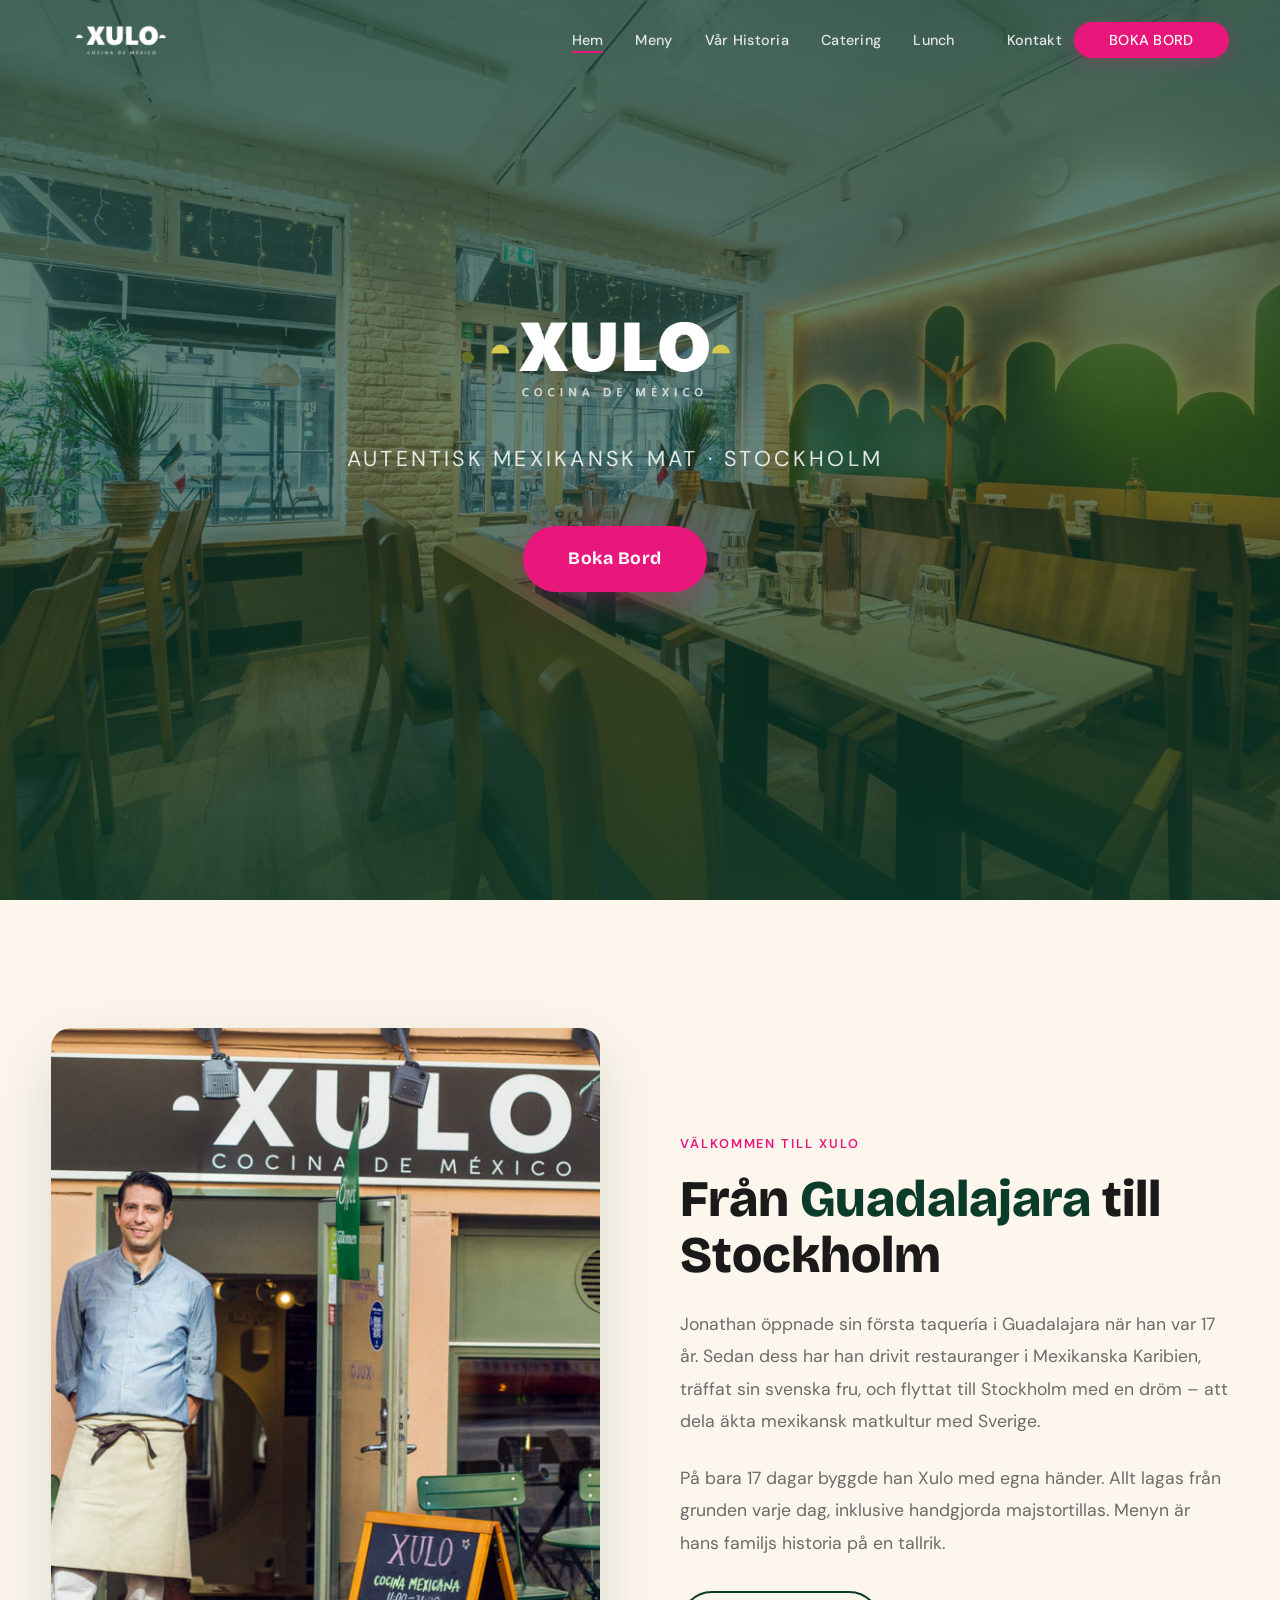
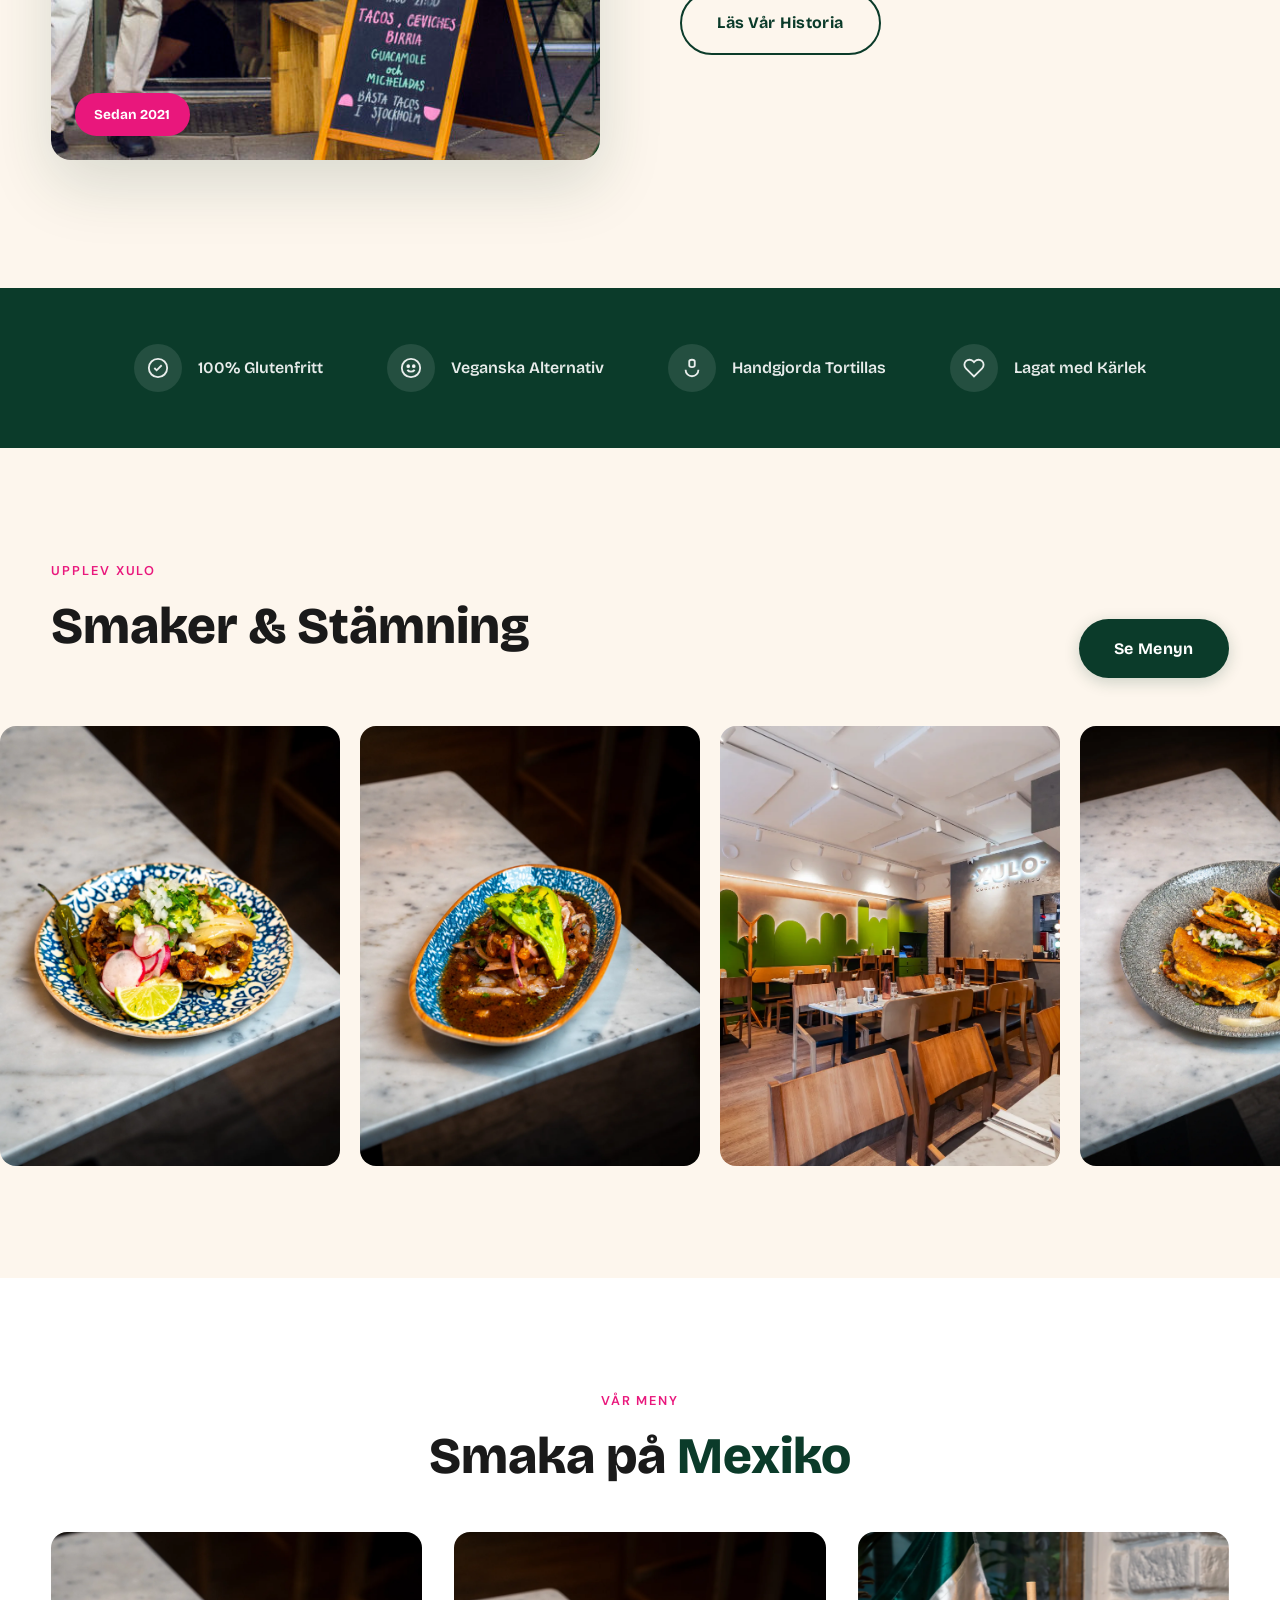
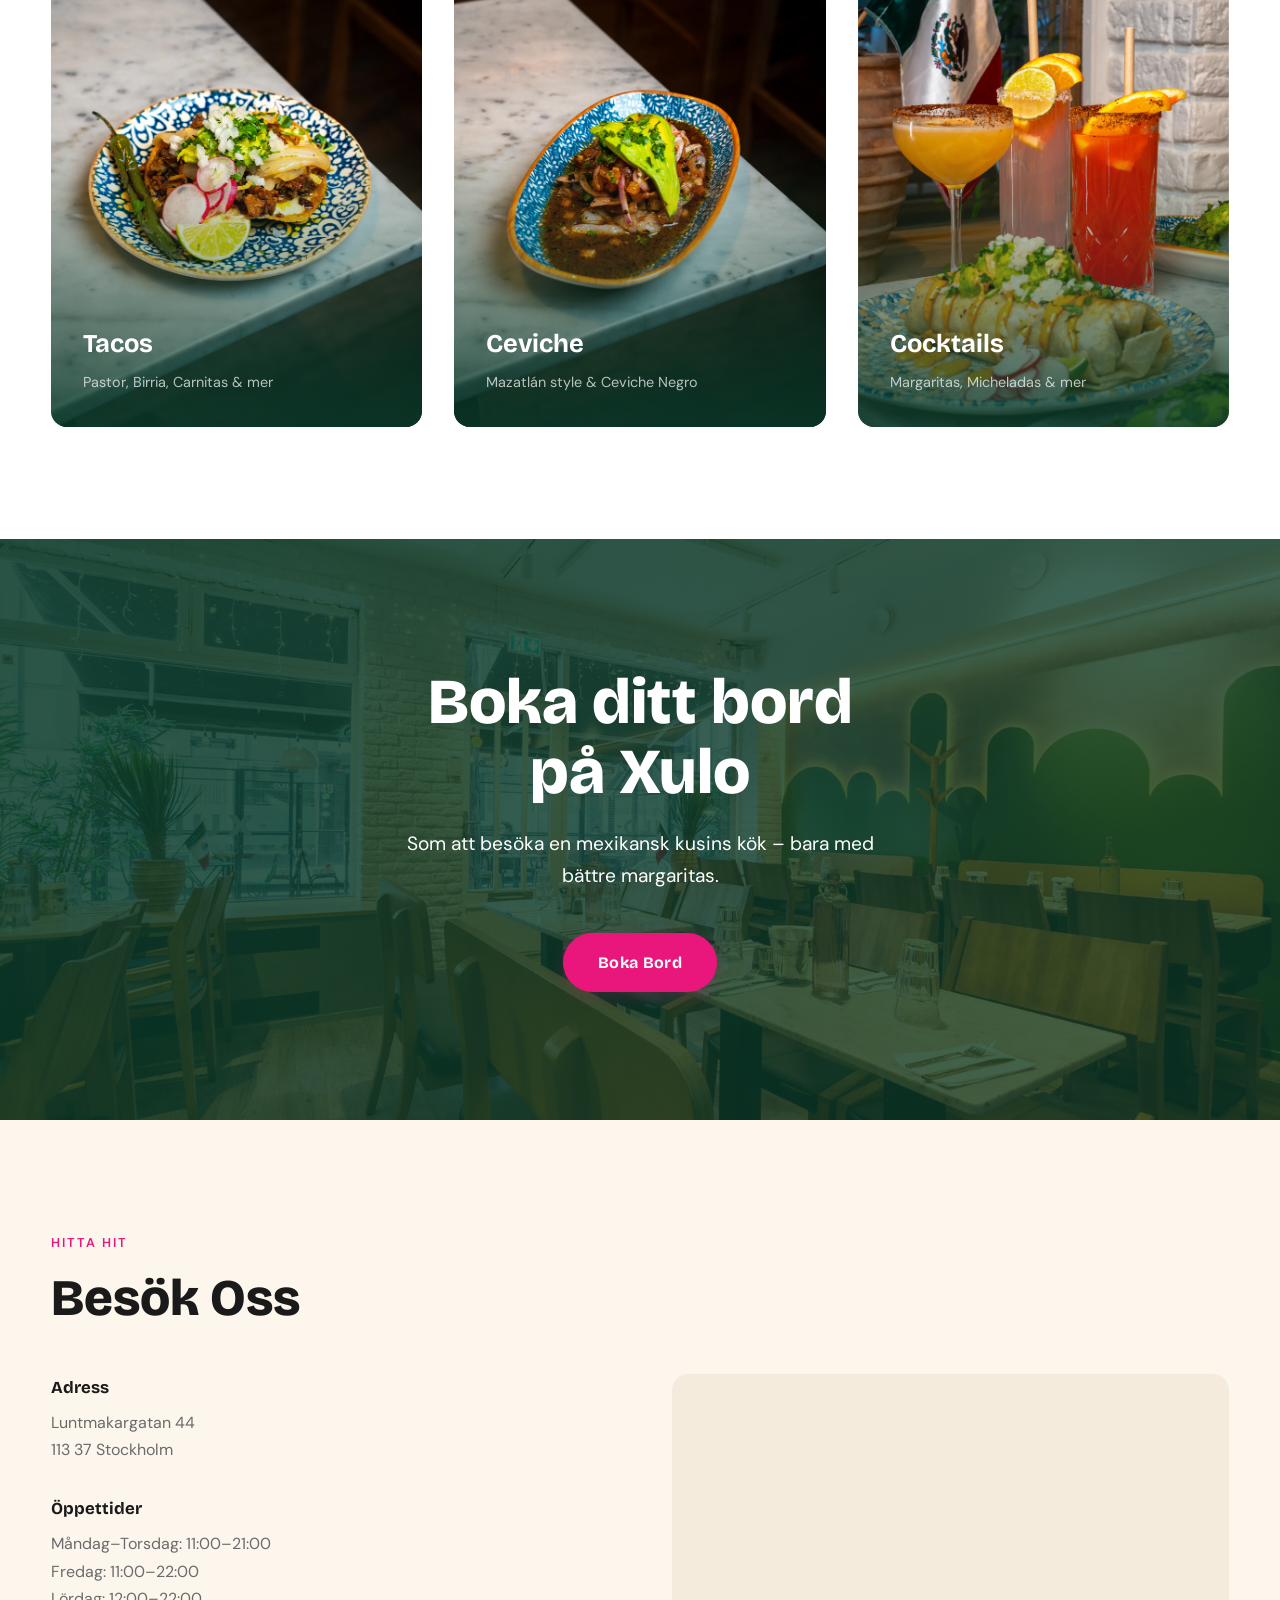
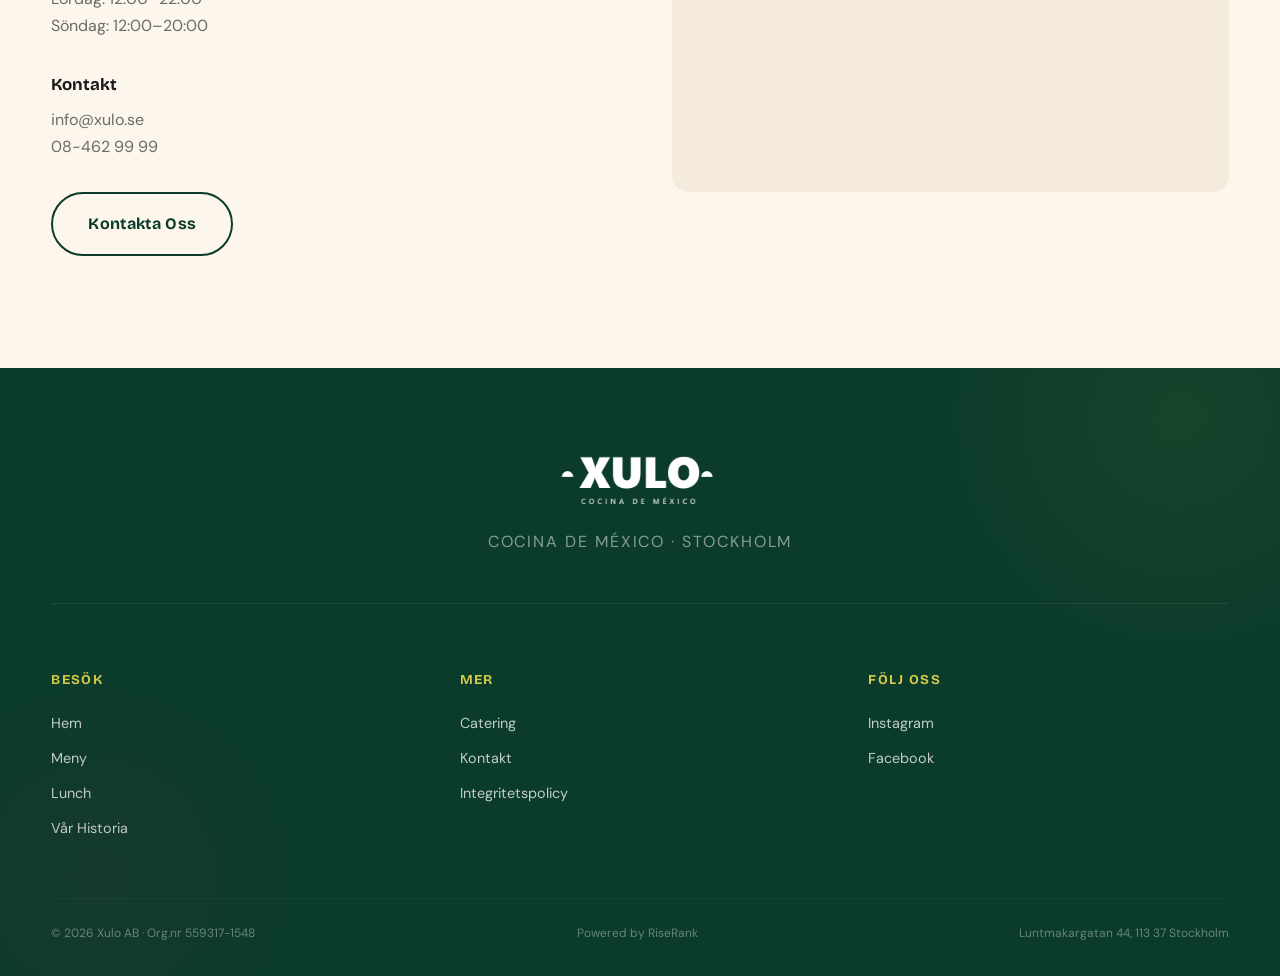
==== commit 5049a67f: "Unify nav+hero logo; nav spacing; equal button widths" ====
--- a/hem-standalone.html
+++ b/hem-standalone.html
@@ -247,7 +247,7 @@
 <!-- Navigation -->
 <nav class="site-nav nav--top">
   <div class="nav-inner">
-    <a href="hem.html"><img src="img/xulo-logo-dark.png" alt="Xulo" class="nav-logo-img"></a>
+    <a href="hem.html"><img src="img/xulo-hero-logo.png" alt="Xulo" class="nav-logo-img"></a>
     <ul class="nav-links">
       <li><a href="hem.html" class="active">Hem</a></li>
       <li><a href="meny.html">Meny</a></li>
@@ -438,7 +438,7 @@
 <footer class="site-footer">
   <div class="container">
     <div class="footer-top">
-      <img src="img/xulo-logo-dark.png" alt="Xulo" class="footer-brand-logo">
+      <img src="img/xulo-hero-logo.png" alt="Xulo" class="footer-brand-logo">
       <div class="footer-tagline">Cocina de México · Stockholm</div>
     </div>
     <div class="footer-grid">
--- a/styles.css
+++ b/styles.css
@@ -136,7 +136,16 @@
   letter-spacing: 0.04em;
   transition: all 0.3s var(--ease-out);
   box-shadow: 0 4px 16px rgba(233,23,124,0.25);
-}
+  display: inline-flex;
+  align-items: center;
+  justify-content: center;
+  min-width: 155px;
+  line-height: 1;
+}
+
+/* Group the two CTAs: extra separation from links, tight gap between CTAs */
+.nav-links li:nth-last-child(2) { margin-left: 1.25rem; }
+.nav-links li:last-child { margin-left: -1.25rem; }
 
 .nav-cta:hover {
   background: var(--magenta-dark);
@@ -145,6 +154,17 @@
 }
 
 .nav-cta::after { display: none !important; }
+
+.nav-cta--outline {
+  background: var(--yellow);
+  color: var(--green) !important;
+  box-shadow: 0 4px 16px rgba(212,201,74,0.35);
+}
+.nav-cta--outline:hover {
+  background: #c7bc3f;
+  color: var(--green) !important;
+  box-shadow: 0 6px 24px rgba(212,201,74,0.45);
+}
 
 /* Mobile nav toggle */
 .nav-toggle {
@@ -285,57 +305,77 @@
   box-shadow: 0 12px 40px rgba(233,23,124,0.4);
 }
 
-.hero-slide {
-  position: absolute;
-  inset: 0;
-  width: 100%; height: 100%;
-  object-fit: cover;
+/* ---- FOUNDER PHOTO CAROUSEL (story section) ---- */
+.story-slide {
   opacity: 0;
-  transition: opacity 600ms ease;
-}
-.hero-slide.is-active { opacity: 1; }
-
-.hero-picker {
-  position: absolute;
-  bottom: 1.75rem;
+  transition: opacity 500ms ease;
+  z-index: 1;
+}
+.story-slide.is-active { opacity: 1; z-index: 2; }
+
+.story-arrow {
+  position: absolute;
+  top: 50%;
+  transform: translateY(-50%);
+  z-index: 3;
+  width: 44px; height: 44px;
+  border-radius: 50%;
+  border: 0;
+  background: rgba(255,255,255,0.92);
+  color: var(--green, #0b3b2a);
+  cursor: pointer;
+  display: inline-flex;
+  align-items: center;
+  justify-content: center;
+  box-shadow: 0 6px 20px rgba(0,0,0,0.18);
+  transition: background 200ms ease, transform 200ms ease;
+  opacity: 0;
+}
+.story-img-wrap:hover .story-arrow,
+.story-arrow:focus-visible {
+  opacity: 1;
+}
+.story-arrow svg { width: 22px; height: 22px; }
+.story-arrow--prev { left: 1rem; }
+.story-arrow--next { right: 1rem; }
+.story-arrow:hover {
+  background: var(--magenta, #e9177c);
+  color: #fff;
+  transform: translateY(-50%) scale(1.08);
+}
+
+.story-dots {
+  position: absolute;
+  bottom: 1rem;
   left: 50%;
   transform: translateX(-50%);
   z-index: 3;
   display: flex;
-  gap: 0.6rem;
+  gap: 0.5rem;
   padding: 0.5rem 0.75rem;
   background: rgba(0,0,0,0.35);
   backdrop-filter: blur(6px);
   border-radius: 999px;
-  max-width: calc(100vw - 2rem);
-  overflow-x: auto;
-}
-
-.hero-thumb {
-  flex: 0 0 auto;
-  width: 68px; height: 46px;
-  border-radius: 8px;
-  overflow: hidden;
+}
+.story-dot {
+  width: 8px; height: 8px;
+  border-radius: 50%;
+  border: 0;
   padding: 0;
-  border: 2px solid transparent;
-  background: none;
+  background: rgba(255,255,255,0.5);
   cursor: pointer;
-  opacity: 0.6;
-  transition: opacity 200ms ease, border-color 200ms ease, transform 200ms ease;
-}
-.hero-thumb img {
-  width: 100%; height: 100%;
-  object-fit: cover;
-  display: block;
-}
-.hero-thumb:hover { opacity: 0.9; transform: translateY(-2px); }
-.hero-thumb.is-active {
-  opacity: 1;
-  border-color: var(--yellow, #D4C94A);
+  transition: background 200ms ease, transform 200ms ease;
+}
+.story-dot:hover { background: rgba(255,255,255,0.8); }
+.story-dot.is-active {
+  background: #fff;
+  transform: scale(1.3);
 }
 
 @media (max-width: 600px) {
-  .hero-thumb { width: 56px; height: 38px; }
+  .story-arrow { opacity: 1; width: 38px; height: 38px; }
+  .story-arrow--prev { left: 0.6rem; }
+  .story-arrow--next { right: 0.6rem; }
 }
 
 /* ---- PAGE HERO (subpages) ---- */
@@ -573,7 +613,7 @@
 
 .reveal.visible {
   opacity: 1;
-  transform: translateY(0);
+  transform: none;
 }
 
 .reveal-delay-1 { transition-delay: 0.1s; }
@@ -616,6 +656,31 @@
   font-style: normal;
   font-size: 0.95rem;
   color: var(--gray);
+}
+
+/* ---- GALLERY CAROUSEL NAV ---- */
+.gallery-actions {
+  display: flex;
+  align-items: center;
+  gap: 0.75rem;
+}
+.gallery-nav {
+  width: 44px; height: 44px;
+  border-radius: 50%;
+  border: 2px solid var(--green, #0b3b2a);
+  background: transparent;
+  color: var(--green, #0b3b2a);
+  cursor: pointer;
+  display: inline-flex;
+  align-items: center;
+  justify-content: center;
+  transition: background 200ms ease, color 200ms ease, transform 200ms ease;
+}
+.gallery-nav svg { width: 20px; height: 20px; }
+.gallery-nav:hover {
+  background: var(--green, #0b3b2a);
+  color: #fff;
+  transform: translateY(-2px);
 }
 
 /* ---- GALLERY SCROLL ---- */
@@ -639,9 +704,12 @@
   overflow: hidden;
   scroll-snap-align: start;
   position: relative;
+  isolation: isolate;
+  background: #0b3b2a;
 }
 
 .gallery-card img {
+  display: block;
   width: 100%; height: 100%;
   object-fit: cover;
   transition: transform 0.6s var(--ease-out);
